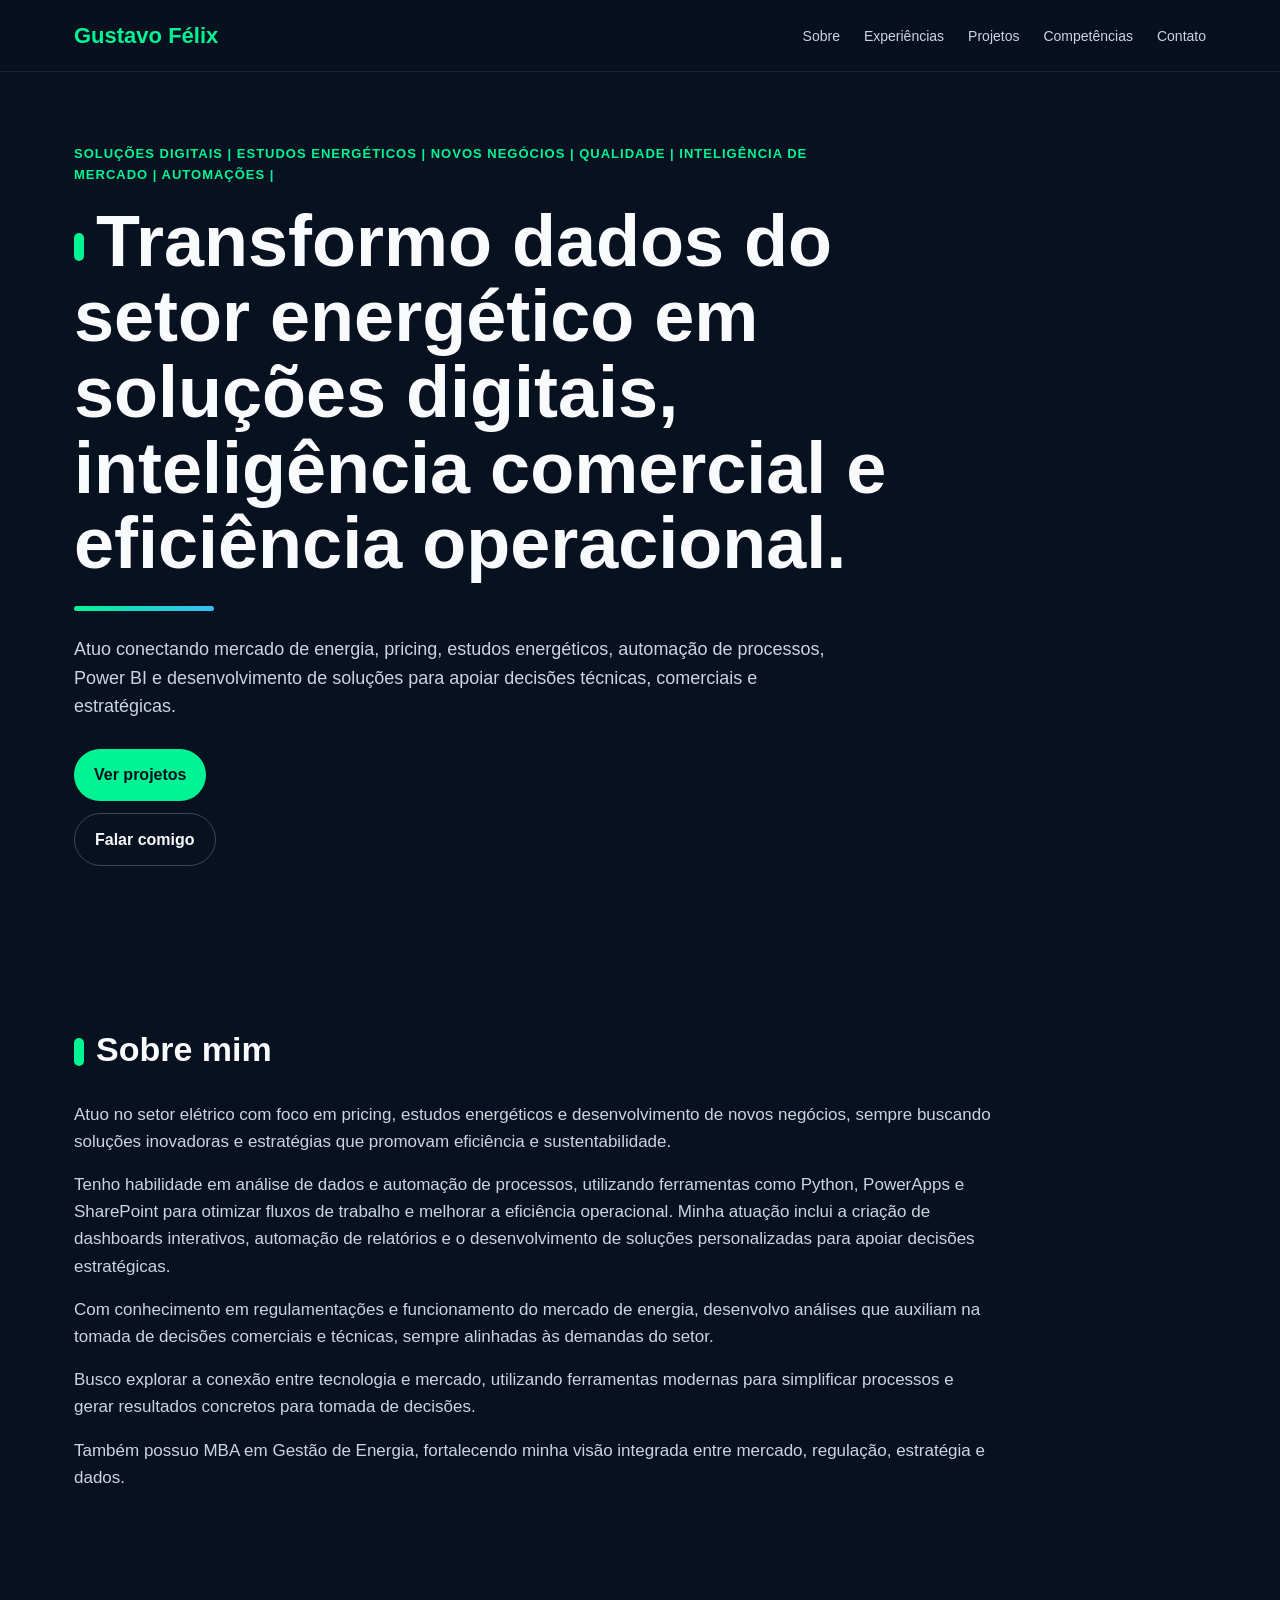
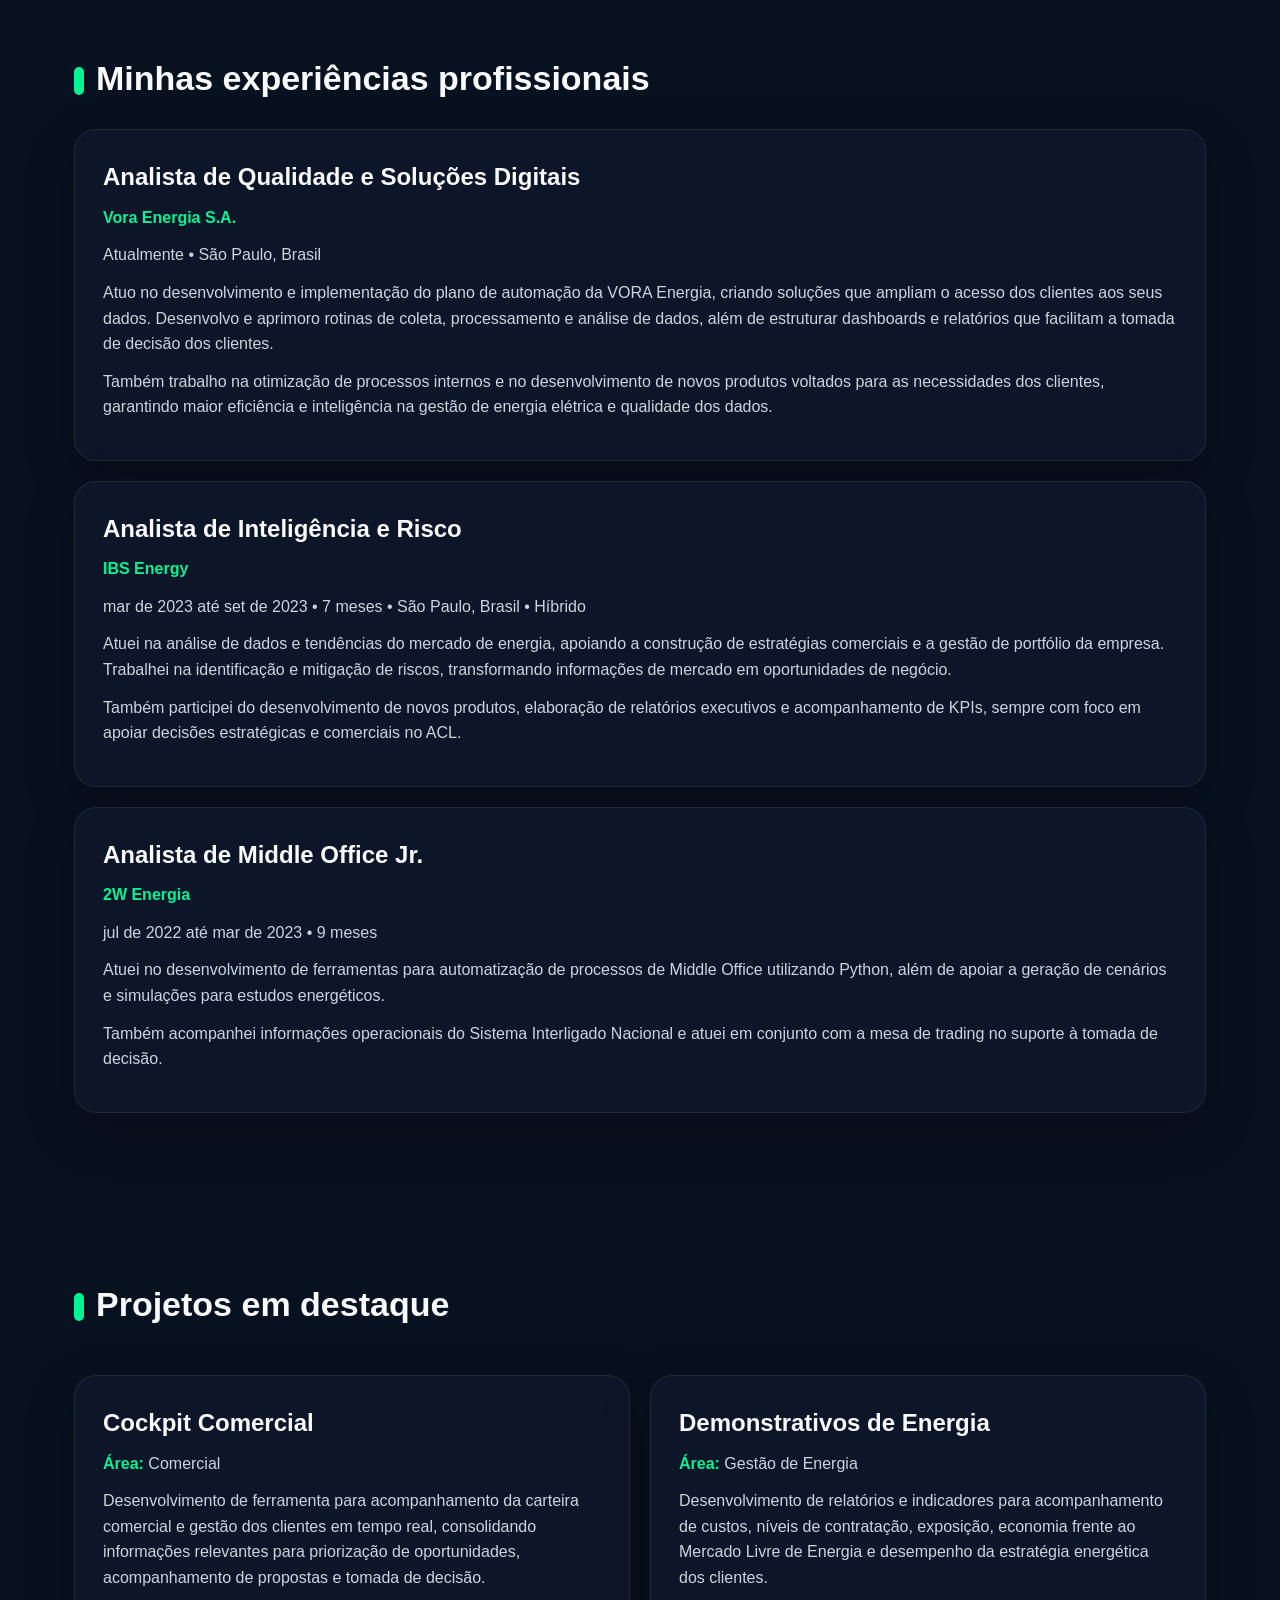
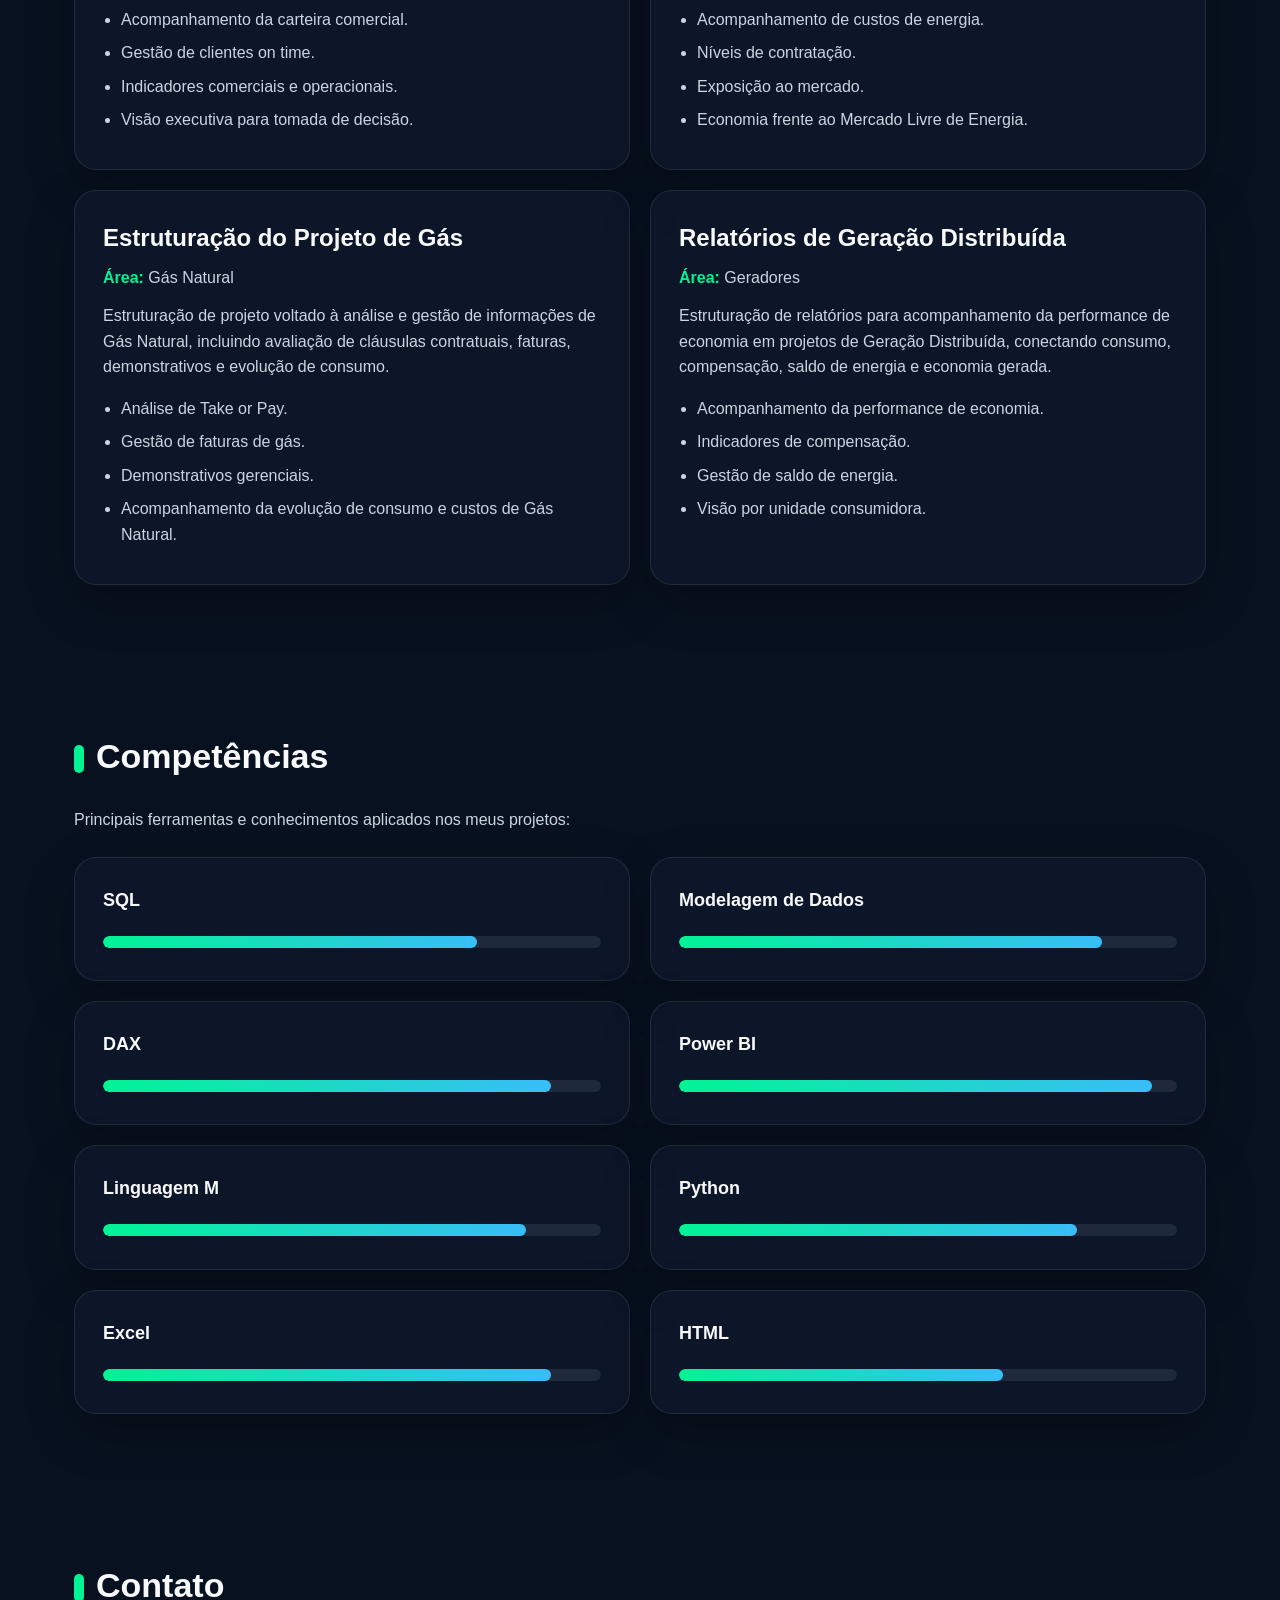
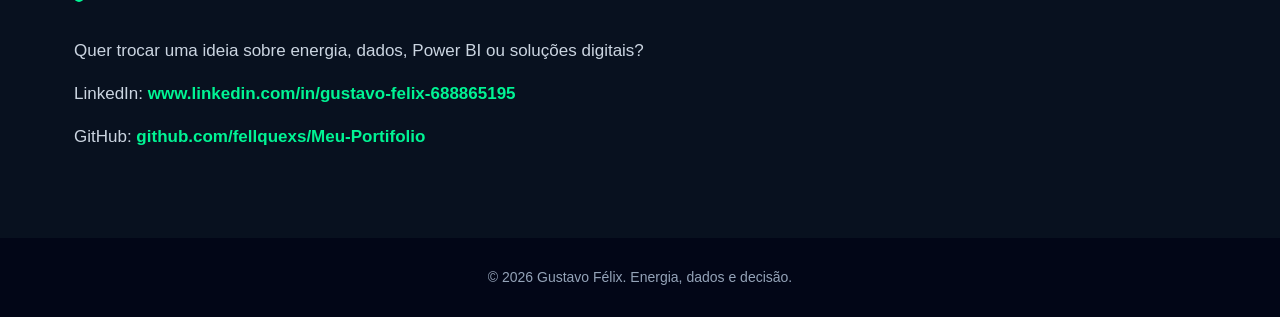
==== index.html @ 185f90a8 "Primeiro Commit" ====
<!DOCTYPE html>
<html lang="pt-BR">
<head>
  <meta charset="UTF-8">
  <meta name="viewport" content="width=device-width, initial-scale=1.0">

  <title>Gustavo Félix | Energia, Dados e Soluções Digitais</title>

  <meta name="description" content="Portfólio profissional de Gustavo Félix, focado em energia, Power BI, pricing, estudos energéticos, automação e soluções digitais.">

  <!-- CSS -->
  <link rel="stylesheet" href="style.css">
</head>

<body>

  <header>
    <nav>
      <h1>Gustavo Félix</h1>

      <ul>
        <li><a href="#sobre">Sobre</a></li>
        <li><a href="#experiencias">Experiências</a></li>
        <li><a href="#projetos">Projetos</a></li>
        <li><a href="#competencias">Competências</a></li>
        <li><a href="#contato">Contato</a></li>
      </ul>
    </nav>
  </header>

  <main>

    <section id="inicio">
      <p>Soluções Digitais | Estudos Energéticos | Novos Negócios | Qualidade | Inteligência de Mercado | Automações |</p>

      <h2>Transformo dados do setor energético em soluções digitais, inteligência comercial e eficiência operacional.</h2>

      <p>
        Atuo conectando mercado de energia, pricing, estudos energéticos, automação de processos,
        Power BI e desenvolvimento de soluções para apoiar decisões técnicas, comerciais e estratégicas.
      </p>

      <a href="#projetos">Ver projetos</a>
      <a href="#contato">Falar comigo</a>
    </section>

    <section id="sobre">
      <h2>Sobre mim</h2>

      <p>
        Atuo no setor elétrico com foco em pricing, estudos energéticos e desenvolvimento de novos negócios,
        sempre buscando soluções inovadoras e estratégias que promovam eficiência e sustentabilidade.
      </p>

      <p>
        Tenho habilidade em análise de dados e automação de processos, utilizando ferramentas como Python,
        PowerApps e SharePoint para otimizar fluxos de trabalho e melhorar a eficiência operacional.
        Minha atuação inclui a criação de dashboards interativos, automação de relatórios e o desenvolvimento
        de soluções personalizadas para apoiar decisões estratégicas.
      </p>

      <p>
        Com conhecimento em regulamentações e funcionamento do mercado de energia, desenvolvo análises que
        auxiliam na tomada de decisões comerciais e técnicas, sempre alinhadas às demandas do setor.
      </p>

      <p>
        Busco explorar a conexão entre tecnologia e mercado, utilizando ferramentas modernas para simplificar
        processos e gerar resultados concretos para tomada de decisões.
      </p>

      <p>
        Também possuo MBA em Gestão de Energia, fortalecendo minha visão integrada entre mercado,
        regulação, estratégia e dados.
      </p>
    </section>

    <section id="experiencias">
  <h2>Minhas experiências profissionais</h2>

  <article>
    <h3>Analista de Qualidade e Soluções Digitais</h3>
    <p><strong>Vora Energia S.A.</strong></p>
    <p>Atualmente • São Paulo, Brasil</p>

    <p>
      Atuo no desenvolvimento e implementação do plano de automação da VORA Energia, criando soluções
      que ampliam o acesso dos clientes aos seus dados. Desenvolvo e aprimoro rotinas de coleta,
      processamento e análise de dados, além de estruturar dashboards e relatórios que facilitam
      a tomada de decisão dos clientes.
    </p>

    <p>
      Também trabalho na otimização de processos internos e no desenvolvimento de novos produtos voltados
      para as necessidades dos clientes, garantindo maior eficiência e inteligência na gestão de energia
      elétrica e qualidade dos dados.
    </p>
  </article>

  <article>
    <h3>Analista de Inteligência e Risco</h3>
    <p><strong>IBS Energy</strong></p>
    <p>mar de 2023 até set de 2023 • 7 meses • São Paulo, Brasil • Híbrido</p>

    <p>
      Atuei na análise de dados e tendências do mercado de energia, apoiando a construção de estratégias
      comerciais e a gestão de portfólio da empresa. Trabalhei na identificação e mitigação de riscos,
      transformando informações de mercado em oportunidades de negócio.
    </p>

    <p>
      Também participei do desenvolvimento de novos produtos, elaboração de relatórios executivos
      e acompanhamento de KPIs, sempre com foco em apoiar decisões estratégicas e comerciais no ACL.
    </p>
  </article>

  <article>
    <h3>Analista de Middle Office Jr.</h3>
    <p><strong>2W Energia</strong></p>
    <p>jul de 2022 até mar de 2023 • 9 meses</p>

    <p>
      Atuei no desenvolvimento de ferramentas para automatização de processos de Middle Office utilizando Python,
      além de apoiar a geração de cenários e simulações para estudos energéticos.
    </p>

    <p>
      Também acompanhei informações operacionais do Sistema Interligado Nacional e atuei em conjunto com a mesa
      de trading no suporte à tomada de decisão.
    </p>
  </article>

</section>
    <section id="projetos">
      <h2>Projetos em destaque</h2>

      <article>
        <h3>Cockpit Comercial</h3>
        <p><strong>Área:</strong> Comercial</p>

        <p>
          Desenvolvimento de ferramenta para acompanhamento da carteira comercial e gestão dos clientes
          em tempo real, consolidando informações relevantes para priorização de oportunidades,
          acompanhamento de propostas e tomada de decisão.
        </p>

        <ul>
          <li>Acompanhamento da carteira comercial.</li>
          <li>Gestão de clientes on time.</li>
          <li>Indicadores comerciais e operacionais.</li>
          <li>Visão executiva para tomada de decisão.</li>
        </ul>
      </article>

      <article>
        <h3>Demonstrativos de Energia</h3>
        <p><strong>Área:</strong> Gestão de Energia</p>

        <p>
          Desenvolvimento de relatórios e indicadores para acompanhamento de custos, níveis de contratação,
          exposição, economia frente ao Mercado Livre de Energia e desempenho da estratégia energética dos clientes.
        </p>

        <ul>
          <li>Acompanhamento de custos de energia.</li>
          <li>Níveis de contratação.</li>
          <li>Exposição ao mercado.</li>
          <li>Economia frente ao Mercado Livre de Energia.</li>
        </ul>
      </article>

      <article>
        <h3>Estruturação do Projeto de Gás</h3>
        <p><strong>Área:</strong> Gás Natural</p>

        <p>
          Estruturação de projeto voltado à análise e gestão de informações de Gás Natural,
          incluindo avaliação de cláusulas contratuais, faturas, demonstrativos e evolução de consumo.
        </p>

        <ul>
          <li>Análise de Take or Pay.</li>
          <li>Gestão de faturas de gás.</li>
          <li>Demonstrativos gerenciais.</li>
          <li>Acompanhamento da evolução de consumo e custos de Gás Natural.</li>
        </ul>
      </article>

      <article>
        <h3>Relatórios de Geração Distribuída</h3>
        <p><strong>Área:</strong> Geradores</p>

        <p>
          Estruturação de relatórios para acompanhamento da performance de economia em projetos de Geração
          Distribuída, conectando consumo, compensação, saldo de energia e economia gerada.
        </p>

        <ul>
          <li>Acompanhamento da performance de economia.</li>
          <li>Indicadores de compensação.</li>
          <li>Gestão de saldo de energia.</li>
          <li>Visão por unidade consumidora.</li>
        </ul>
      </article>
    </section>

    <section id="competencias">
      <h2>Competências</h2>

      <p>
        Principais ferramentas e conhecimentos aplicados nos meus projetos:
      </p>

      <div>
        <article>
          <h3>SQL</h3>
          <progress value="75" max="100">75%</progress>
        </article>

        <article>
          <h3>Modelagem de Dados</h3>
          <progress value="85" max="100">85%</progress>
        </article>

        <article>
          <h3>DAX</h3>
          <progress value="90" max="100">90%</progress>
        </article>

        <article>
          <h3>Power BI</h3>
          <progress value="95" max="100">95%</progress>
        </article>

        <article>
          <h3>Linguagem M</h3>
          <progress value="85" max="100">85%</progress>
        </article>

        <article>
          <h3>Python</h3>
          <progress value="80" max="100">80%</progress>
        </article>

        <article>
          <h3>Excel</h3>
          <progress value="90" max="100">90%</progress>
        </article>

        <article>
          <h3>HTML</h3>
          <progress value="65" max="100">65%</progress>
        </article>
      </div>
    </section>

    <section id="contato">
      <h2>Contato</h2>

      <p>
        Quer trocar uma ideia sobre energia, dados, Power BI ou soluções digitais?
      </p>

      <p>
        LinkedIn:
        <a href="https://www.linkedin.com/in/gustavo-felix-688865195" target="_blank">
          www.linkedin.com/in/gustavo-felix-688865195
        </a>
      </p>

      <p>
        GitHub:
        <a href="https://github.com/fellquexs/Meu-Portifolio.git" target="_blank">
          github.com/fellquexs/Meu-Portifolio
        </a>
      </p>
    </section>

  </main>

  <footer>
    <p>© 2026 Gustavo Félix. Energia, dados e decisão.</p>
  </footer>

</body>
</html>
---- style.css ----
* {
  margin: 0;
  padding: 0;
  box-sizing: border-box;
}

html {
  scroll-behavior: smooth;
}

body {
  font-family: Arial, Helvetica, sans-serif;
  background: #08111f;
  color: #f8fafc;
  line-height: 1.6;
}

header {
  position: sticky;
  top: 0;
  z-index: 10;
  background: rgba(8, 17, 31, 0.92);
  backdrop-filter: blur(12px);
  border-bottom: 1px solid rgba(255, 255, 255, 0.08);
}

nav {
  max-width: 1180px;
  margin: 0 auto;
  padding: 18px 24px;
  display: flex;
  justify-content: space-between;
  align-items: center;
}

nav h1 {
  font-size: 22px;
  color: #00f494;
}

nav ul {
  display: flex;
  gap: 24px;
  list-style: none;
}

nav a {
  color: #cbd5e1;
  text-decoration: none;
  font-size: 14px;
}

nav a:hover {
  color: #00f494;
}

main {
  max-width: 1180px;
  margin: 0 auto;
  padding: 0 24px;
}

section {
  padding: 72px 0;
}

#inicio {
  min-height: 82vh;
  display: flex;
  flex-direction: column;
  justify-content: center;
}

#inicio > p:first-child {
  color: #00f494;
  font-weight: 700;
  margin-bottom: 18px;
  letter-spacing: 1px;
  text-transform: uppercase;
  font-size: 13px;
}

#inicio h2 {
  max-width: 940px;
  font-size: clamp(38px, 6vw, 72px);
  line-height: 1.05;
  margin-bottom: 24px;
}

#inicio h2::after {
  content: "";
  display: block;
  width: 140px;
  height: 5px;
  margin-top: 24px;
  border-radius: 999px;
  background: linear-gradient(90deg, #00f494, #38bdf8);
}

#inicio p {
  max-width: 760px;
  color: #cbd5e1;
  font-size: 18px;
  margin-bottom: 28px;
}

#inicio a {
  display: inline-block;
  width: fit-content;
  margin-right: 12px;
  margin-bottom: 12px;
  padding: 13px 20px;
  border-radius: 999px;
  text-decoration: none;
  font-weight: 700;
  color: #08111f;
  background: #00f494;
  transition: 0.25s;
}

#inicio a:last-child {
  color: #f8fafc;
  background: transparent;
  border: 1px solid rgba(255, 255, 255, 0.22);
}

#inicio a:hover {
  transform: translateY(-3px);
  box-shadow: 0 14px 30px rgba(0, 244, 148, 0.2);
}

section h2 {
  font-size: 34px;
  margin-bottom: 24px;
}

section h2::before {
  content: "";
  display: inline-block;
  width: 10px;
  height: 28px;
  border-radius: 999px;
  margin-right: 12px;
  vertical-align: middle;
  background: #00f494;
}

#sobre p,
#contato p {
  max-width: 920px;
  color: #cbd5e1;
  margin-bottom: 16px;
  font-size: 17px;
}

#experiencias article,
#projetos article,
#competencias article {
  background: rgba(15, 23, 42, 0.86);
  border: 1px solid rgba(255, 255, 255, 0.09);
  border-radius: 22px;
  padding: 28px;
  margin-bottom: 20px;
  box-shadow: 0 18px 50px rgba(0, 0, 0, 0.22);
}

#experiencias article:hover,
#projetos article:hover,
#competencias article:hover {
  border-color: rgba(0, 244, 148, 0.45);
  transform: translateY(-3px);
  transition: 0.25s;
}

article h3 {
  font-size: 24px;
  margin-bottom: 8px;
  color: #f8fafc;
}

article p {
  color: #cbd5e1;
  margin-bottom: 12px;
}

article strong {
  color: #00f494;
}

#projetos {
  display: grid;
  grid-template-columns: repeat(2, 1fr);
  gap: 20px;
}

#projetos h2 {
  grid-column: 1 / -1;
}

#projetos article {
  margin-bottom: 0;
}

#projetos ul {
  margin-top: 16px;
  padding-left: 18px;
  color: #cbd5e1;
}

#projetos li {
  margin-bottom: 8px;
}

#competencias > p {
  color: #cbd5e1;
  margin-bottom: 24px;
}

#competencias > div {
  display: grid;
  grid-template-columns: repeat(2, 1fr);
  gap: 20px;
}

#competencias article {
  margin-bottom: 0;
}

#competencias h3 {
  font-size: 18px;
  margin-bottom: 12px;
}

progress {
  width: 100%;
  height: 12px;
  border: none;
  border-radius: 999px;
  overflow: hidden;
}

progress::-webkit-progress-bar {
  background: #1e293b;
  border-radius: 999px;
}

progress::-webkit-progress-value {
  background: linear-gradient(90deg, #00f494, #38bdf8);
  border-radius: 999px;
}

progress::-moz-progress-bar {
  background: linear-gradient(90deg, #00f494, #38bdf8);
  border-radius: 999px;
}

#contato a {
  color: #00f494;
  text-decoration: none;
  font-weight: 700;
}

#contato a:hover {
  text-decoration: underline;
}

footer {
  text-align: center;
  padding: 28px 20px;
  background: #020617;
  color: #94a3b8;
  font-size: 14px;
}

@media (max-width: 820px) {
  nav {
    align-items: flex-start;
    flex-direction: column;
    gap: 16px;
  }

  nav ul {
    flex-wrap: wrap;
    gap: 14px;
  }

  #projetos,
  #competencias > div {
    grid-template-columns: 1fr;
  }

  section {
    padding: 52px 0;
  }
}
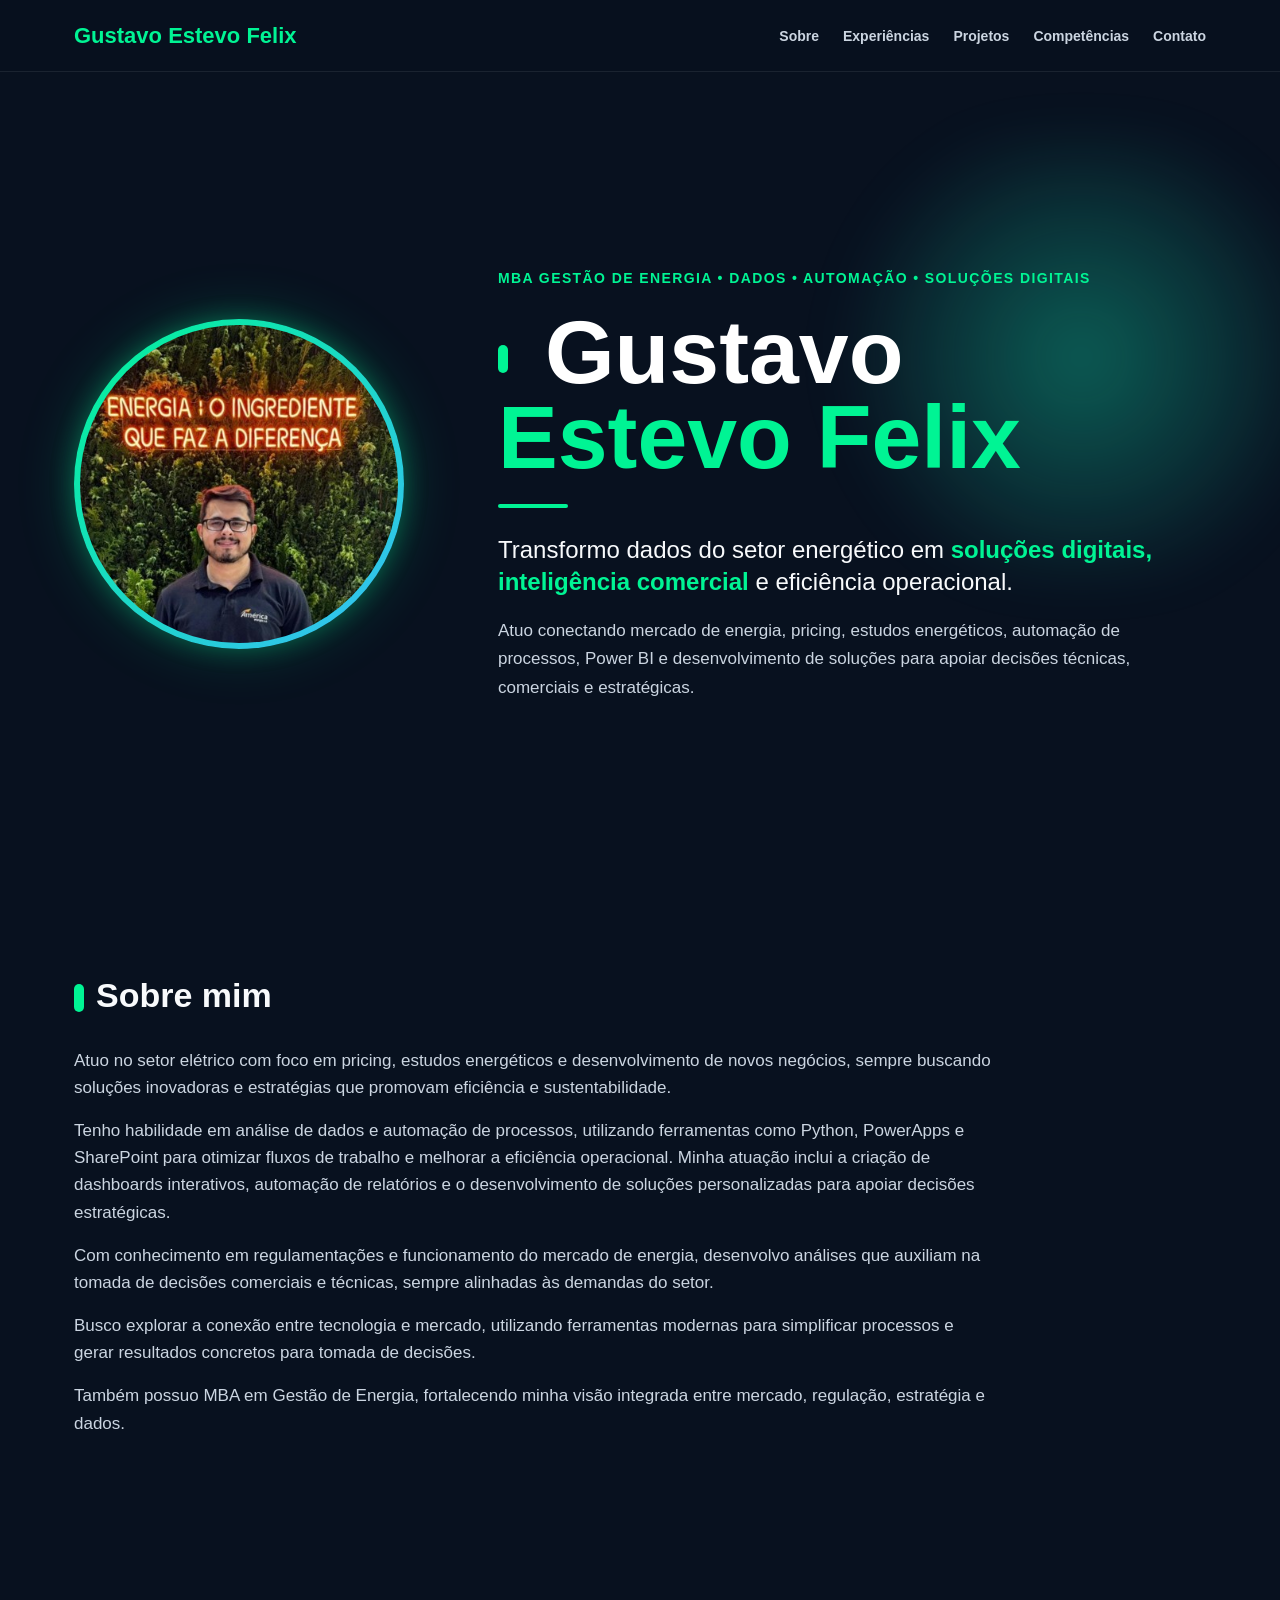
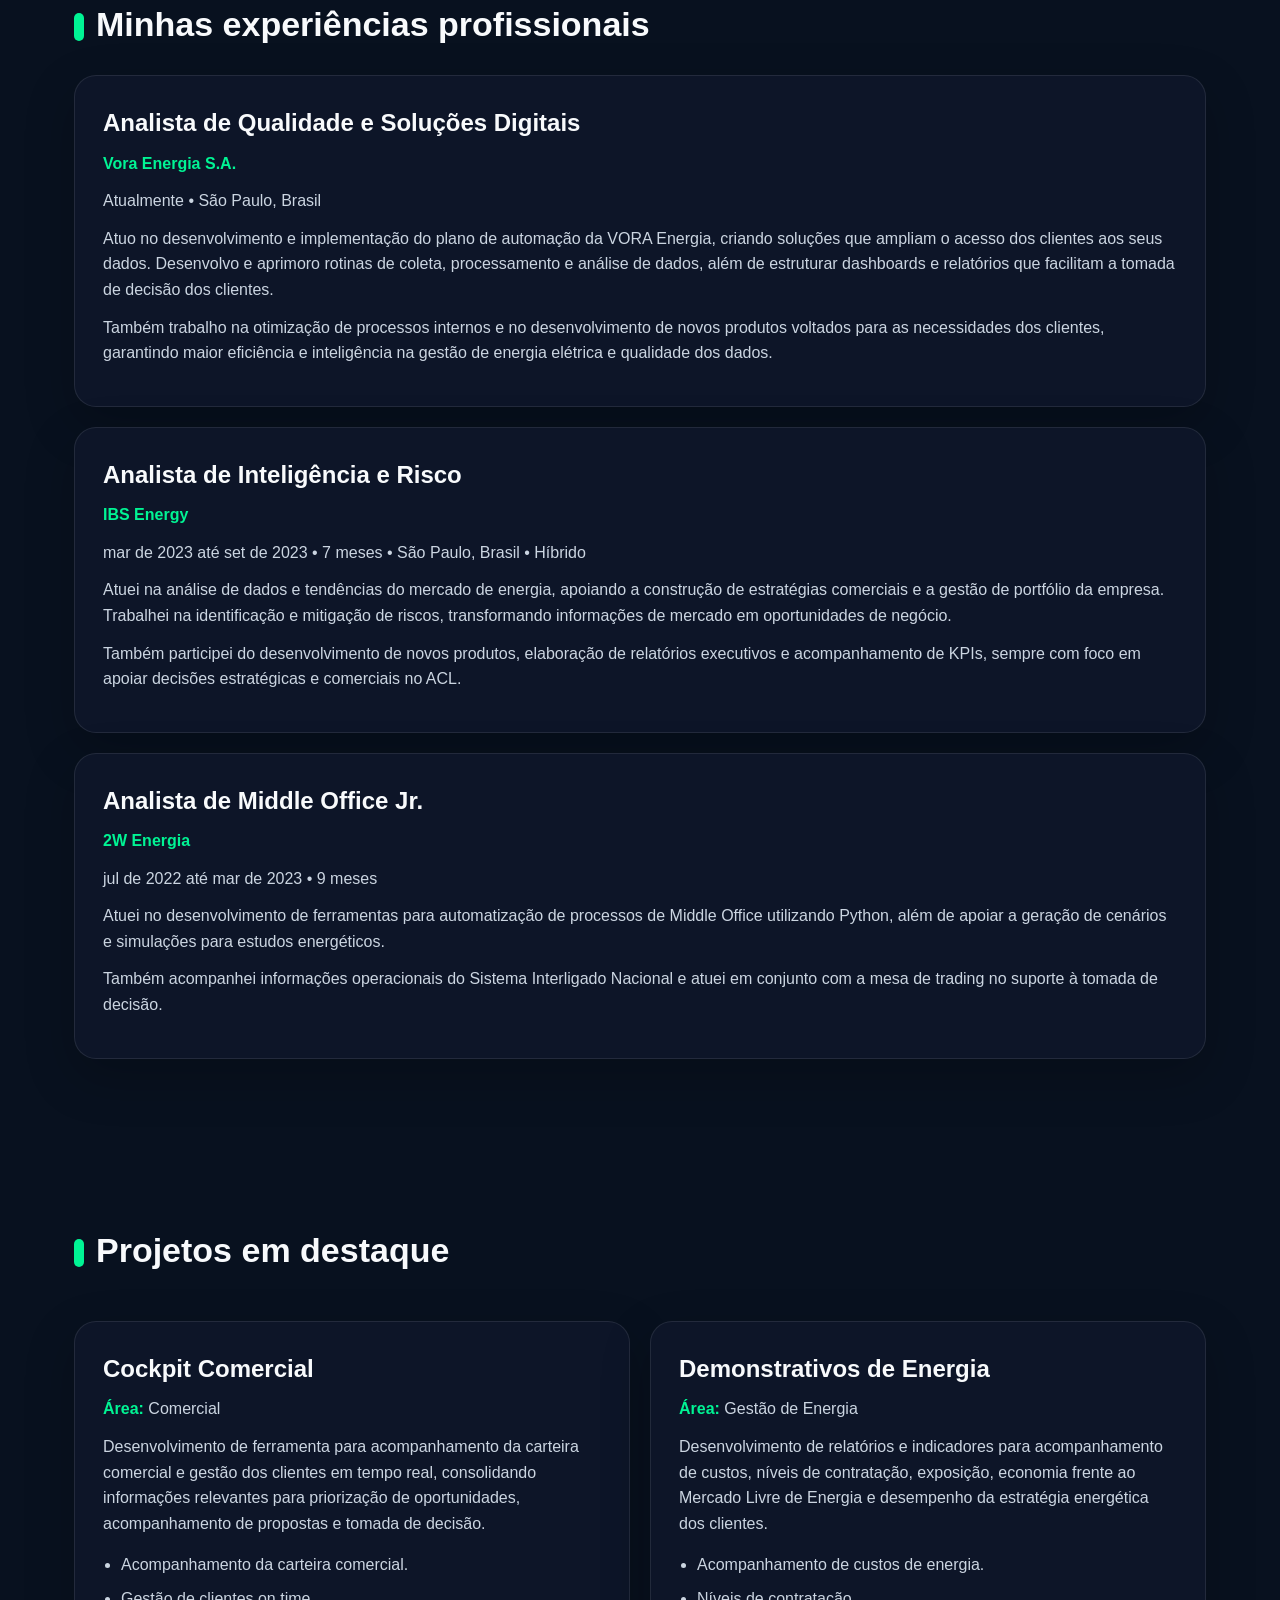
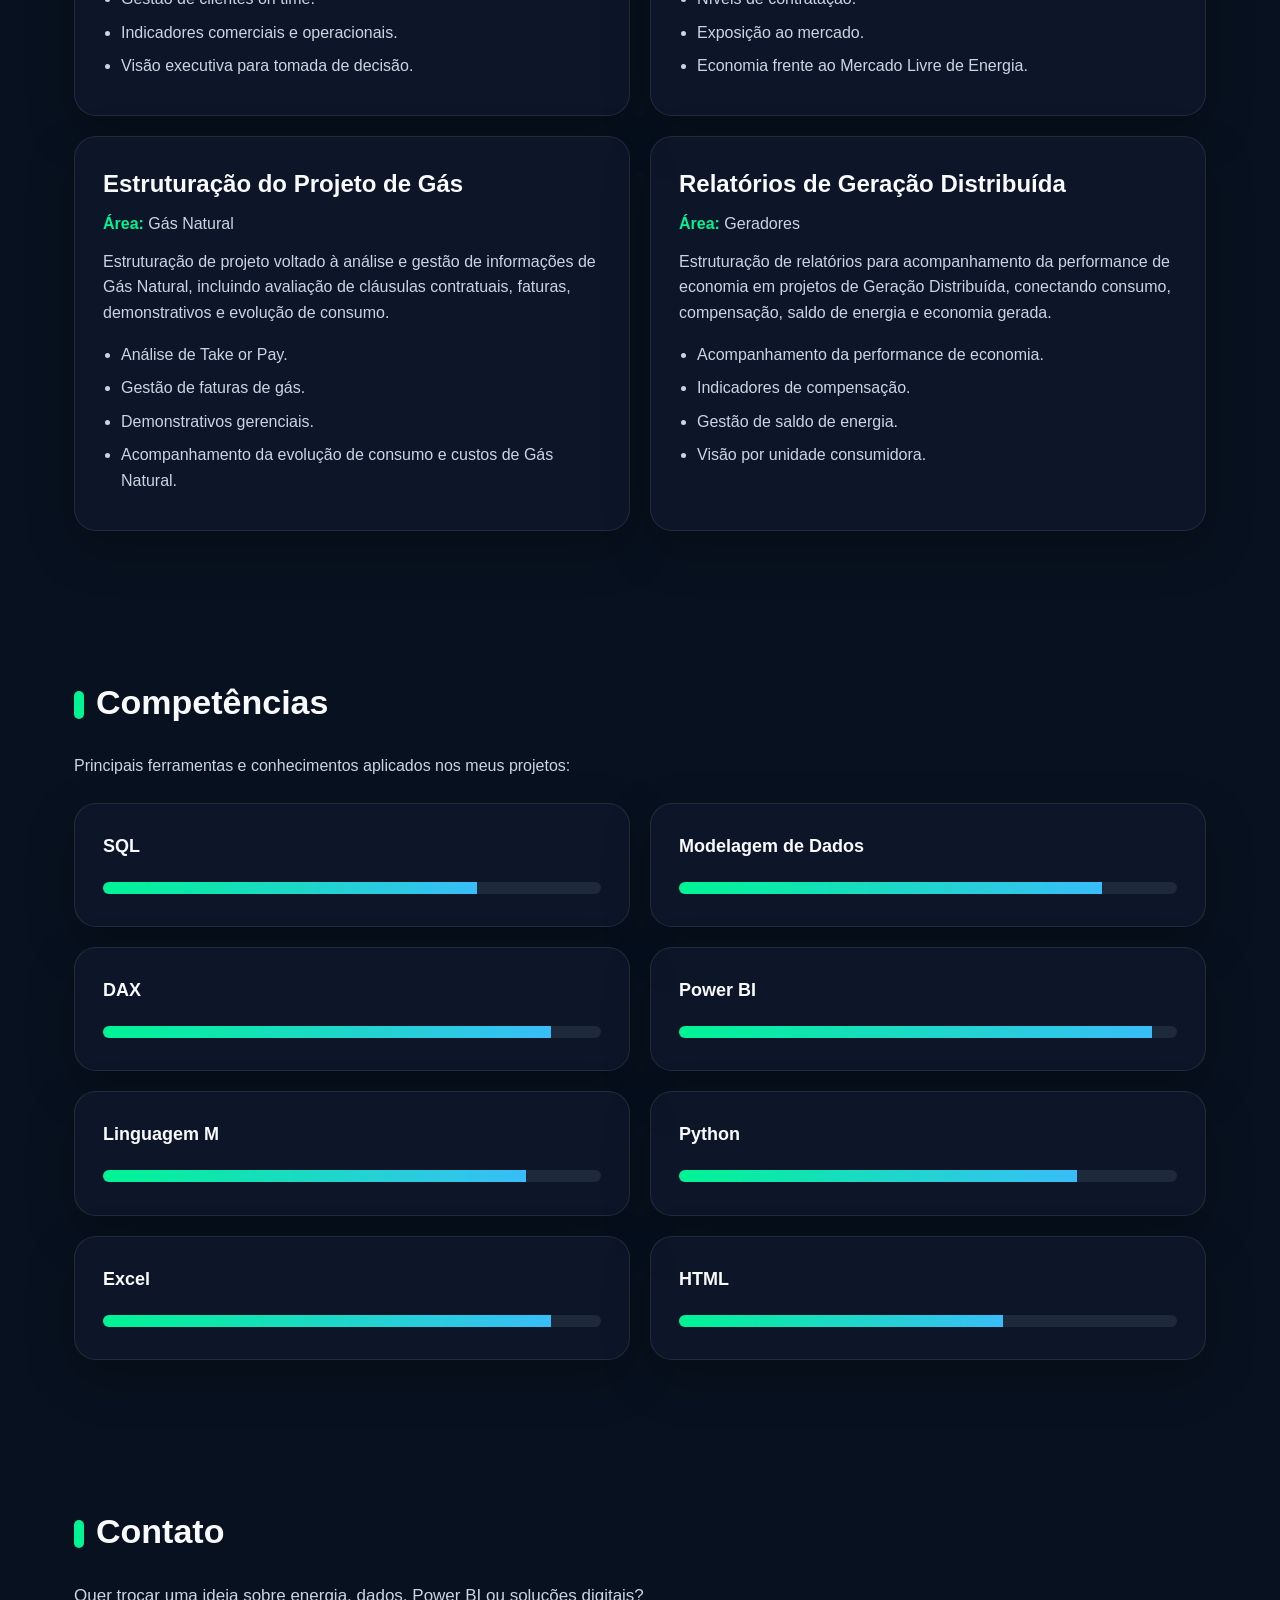
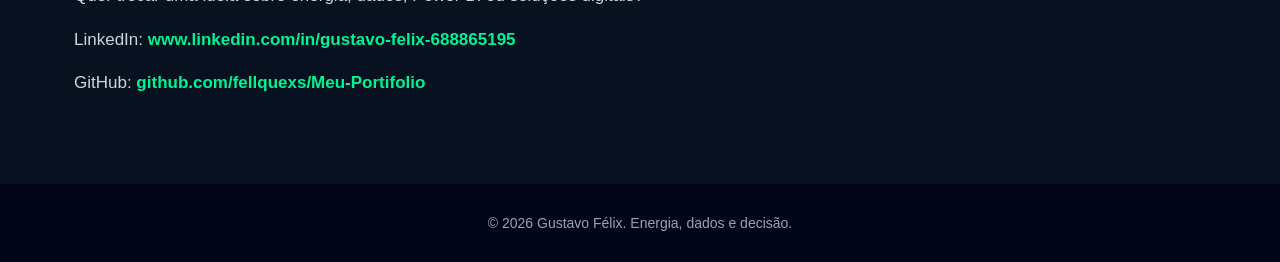
==== commit 5d0038d7: "[feat] Ajuste imagem" ====
--- a/index.html
+++ b/index.html
@@ -16,7 +16,7 @@
 
   <header>
     <nav>
-      <h1>Gustavo Félix</h1>
+      <h1>Gustavo Estevo Felix</h1>
 
       <ul>
         <li><a href="#sobre">Sobre</a></li>
@@ -30,19 +30,36 @@
 
   <main>
 
-    <section id="inicio">
-      <p>Soluções Digitais | Estudos Energéticos | Novos Negócios | Qualidade | Inteligência de Mercado | Automações |</p>
-
-      <h2>Transformo dados do setor energético em soluções digitais, inteligência comercial e eficiência operacional.</h2>
-
-      <p>
-        Atuo conectando mercado de energia, pricing, estudos energéticos, automação de processos,
-        Power BI e desenvolvimento de soluções para apoiar decisões técnicas, comerciais e estratégicas.
-      </p>
-
-      <a href="#projetos">Ver projetos</a>
-      <a href="#contato">Falar comigo</a>
-    </section>
+<section id="inicio" class="hero">
+
+  <div class="hero-foto">
+    <img src="assets/img/perfil.jpg" alt="Foto de Gustavo Estevo Felix">
+  </div>
+
+  <div class="hero-conteudo">
+    <p class="hero-tag">MBA Gestão de Energia • Dados • Automação • Soluções Digitais</p>
+
+    <h2>
+      Gustavo<br>
+      <span>Estevo Felix</span>
+    </h2>
+
+    <div class="hero-linha"></div>
+
+    <p class="hero-frase">
+      Transformo dados do setor energético em
+      <strong>soluções digitais, inteligência comercial</strong>
+      e eficiência operacional.
+    </p>
+
+    <p class="hero-descricao">
+      Atuo conectando mercado de energia, pricing, estudos energéticos,
+      automação de processos, Power BI e desenvolvimento de soluções para
+      apoiar decisões técnicas, comerciais e estratégicas.
+    </p>
+  </div>
+
+</section>
 
     <section id="sobre">
       <h2>Sobre mim</h2>
@@ -283,4 +300,4 @@
   </footer>
 
 </body>
-</html>+</html>
--- a/style.css
+++ b/style.css
@@ -14,6 +14,8 @@
   color: #f8fafc;
   line-height: 1.6;
 }
+
+/* HEADER */
 
 header {
   position: sticky;
@@ -36,6 +38,7 @@
 nav h1 {
   font-size: 22px;
   color: #00f494;
+  font-weight: 800;
 }
 
 nav ul {
@@ -48,11 +51,14 @@
   color: #cbd5e1;
   text-decoration: none;
   font-size: 14px;
+  font-weight: 600;
 }
 
 nav a:hover {
   color: #00f494;
 }
+
+/* MAIN */
 
 main {
   max-width: 1180px;
@@ -64,70 +70,111 @@
   padding: 72px 0;
 }
 
-#inicio {
-  min-height: 82vh;
-  display: flex;
-  flex-direction: column;
-  justify-content: center;
-}
-
-#inicio > p:first-child {
-  color: #00f494;
-  font-weight: 700;
+/* HERO */
+
+#inicio.hero {
+  min-height: calc(100vh - 76px);
+  display: grid;
+  grid-template-columns: 360px 1fr;
+  align-items: center;
+  gap: 64px;
+  padding: 80px 0;
+  position: relative;
+}
+
+/* glow fundo */
+
+#inicio.hero::before {
+  content: "";
+  position: absolute;
+  right: -200px;
+  top: 60px;
+  width: 650px;
+  height: 450px;
+  background:
+    radial-gradient(circle, rgba(0, 244, 148, 0.25), transparent 60%),
+    radial-gradient(circle, rgba(56, 189, 248, 0.15), transparent 65%);
+  filter: blur(25px);
+  z-index: -1;
+}
+
+/* FOTO */
+
+.hero-foto {
+  width: 330px;
+  height: 330px;
+  border-radius: 50%;
+  padding: 6px;
+  background: linear-gradient(135deg, #00f494, #38bdf8);
+  box-shadow:
+    0 0 25px rgba(0, 244, 148, 0.3),
+    0 0 60px rgba(0, 244, 148, 0.2);
+}
+
+.hero-foto img {
+  width: 100%;
+  height: 100%;
+  object-fit: cover;
+  object-position: center top;
+  border-radius: 50%;
+  display: block;
+}
+
+/* TEXTO HERO */
+
+.hero-conteudo {
+  max-width: 780px;
+}
+
+.hero-tag {
+  display: inline-block;
+  color: #00f494;
+  font-size: 14px;
+  font-weight: 800;
+  letter-spacing: 1.4px;
+  text-transform: uppercase;
+  margin-bottom: 20px;
+}
+
+.hero-conteudo h2 {
+  font-size: clamp(54px, 7vw, 96px);
+  line-height: 0.95;
+  margin-bottom: 24px;
+  color: #ffffff;
+}
+
+.hero-conteudo h2 span {
+  color: #00f494;
+}
+
+.hero-linha {
+  width: 70px;
+  height: 4px;
+  border-radius: 999px;
+  background: #00f494;
+  margin-bottom: 26px;
+}
+
+.hero-frase {
+  max-width: 720px;
+  color: #f8fafc;
+  font-size: 24px;
+  line-height: 1.35;
   margin-bottom: 18px;
-  letter-spacing: 1px;
-  text-transform: uppercase;
-  font-size: 13px;
-}
-
-#inicio h2 {
-  max-width: 940px;
-  font-size: clamp(38px, 6vw, 72px);
-  line-height: 1.05;
-  margin-bottom: 24px;
-}
-
-#inicio h2::after {
-  content: "";
-  display: block;
-  width: 140px;
-  height: 5px;
-  margin-top: 24px;
-  border-radius: 999px;
-  background: linear-gradient(90deg, #00f494, #38bdf8);
-}
-
-#inicio p {
-  max-width: 760px;
-  color: #cbd5e1;
-  font-size: 18px;
-  margin-bottom: 28px;
-}
-
-#inicio a {
-  display: inline-block;
-  width: fit-content;
-  margin-right: 12px;
-  margin-bottom: 12px;
-  padding: 13px 20px;
-  border-radius: 999px;
-  text-decoration: none;
-  font-weight: 700;
-  color: #08111f;
-  background: #00f494;
-  transition: 0.25s;
-}
-
-#inicio a:last-child {
-  color: #f8fafc;
-  background: transparent;
-  border: 1px solid rgba(255, 255, 255, 0.22);
-}
-
-#inicio a:hover {
-  transform: translateY(-3px);
-  box-shadow: 0 14px 30px rgba(0, 244, 148, 0.2);
-}
+}
+
+.hero-frase strong {
+  color: #00f494;
+}
+
+.hero-descricao {
+  max-width: 720px;
+  color: #cbd5e1;
+  font-size: 17px;
+  line-height: 1.7;
+}
+
+/* TITULOS */
 
 section h2 {
   font-size: 34px;
@@ -145,6 +192,8 @@
   background: #00f494;
 }
 
+/* TEXTO */
+
 #sobre p,
 #contato p {
   max-width: 920px;
@@ -152,6 +201,8 @@
   margin-bottom: 16px;
   font-size: 17px;
 }
+
+/* CARDS */
 
 #experiencias article,
 #projetos article,
@@ -162,15 +213,17 @@
   padding: 28px;
   margin-bottom: 20px;
   box-shadow: 0 18px 50px rgba(0, 0, 0, 0.22);
+  transition: 0.25s;
 }
 
 #experiencias article:hover,
 #projetos article:hover,
 #competencias article:hover {
   border-color: rgba(0, 244, 148, 0.45);
-  transform: translateY(-3px);
-  transition: 0.25s;
-}
+  transform: translateY(-4px);
+}
+
+/* TEXTOS DOS CARDS */
 
 article h3 {
   font-size: 24px;
@@ -187,6 +240,8 @@
   color: #00f494;
 }
 
+/* GRID PROJETOS */
+
 #projetos {
   display: grid;
   grid-template-columns: repeat(2, 1fr);
@@ -211,6 +266,8 @@
   margin-bottom: 8px;
 }
 
+/* COMPETENCIAS */
+
 #competencias > p {
   color: #cbd5e1;
   margin-bottom: 24px;
@@ -230,6 +287,8 @@
   font-size: 18px;
   margin-bottom: 12px;
 }
+
+/* BARRAS */
 
 progress {
   width: 100%;
@@ -241,18 +300,17 @@
 
 progress::-webkit-progress-bar {
   background: #1e293b;
-  border-radius: 999px;
 }
 
 progress::-webkit-progress-value {
   background: linear-gradient(90deg, #00f494, #38bdf8);
-  border-radius: 999px;
 }
 
 progress::-moz-progress-bar {
   background: linear-gradient(90deg, #00f494, #38bdf8);
-  border-radius: 999px;
-}
+}
+
+/* CONTATO */
 
 #contato a {
   color: #00f494;
@@ -263,6 +321,8 @@
 #contato a:hover {
   text-decoration: underline;
 }
+
+/* FOOTER */
 
 footer {
   text-align: center;
@@ -272,7 +332,10 @@
   font-size: 14px;
 }
 
+/* RESPONSIVO */
+
 @media (max-width: 820px) {
+
   nav {
     align-items: flex-start;
     flex-direction: column;
@@ -284,6 +347,32 @@
     gap: 14px;
   }
 
+  #inicio.hero {
+    grid-template-columns: 1fr;
+    text-align: center;
+    gap: 36px;
+    padding: 56px 0;
+  }
+
+  .hero-foto {
+    width: 240px;
+    height: 240px;
+    margin: 0 auto;
+  }
+
+  .hero-linha {
+    margin-left: auto;
+    margin-right: auto;
+  }
+
+  .hero-frase {
+    font-size: 20px;
+  }
+
+  .hero-conteudo h2 {
+    font-size: clamp(42px, 12vw, 64px);
+  }
+
   #projetos,
   #competencias > div {
     grid-template-columns: 1fr;
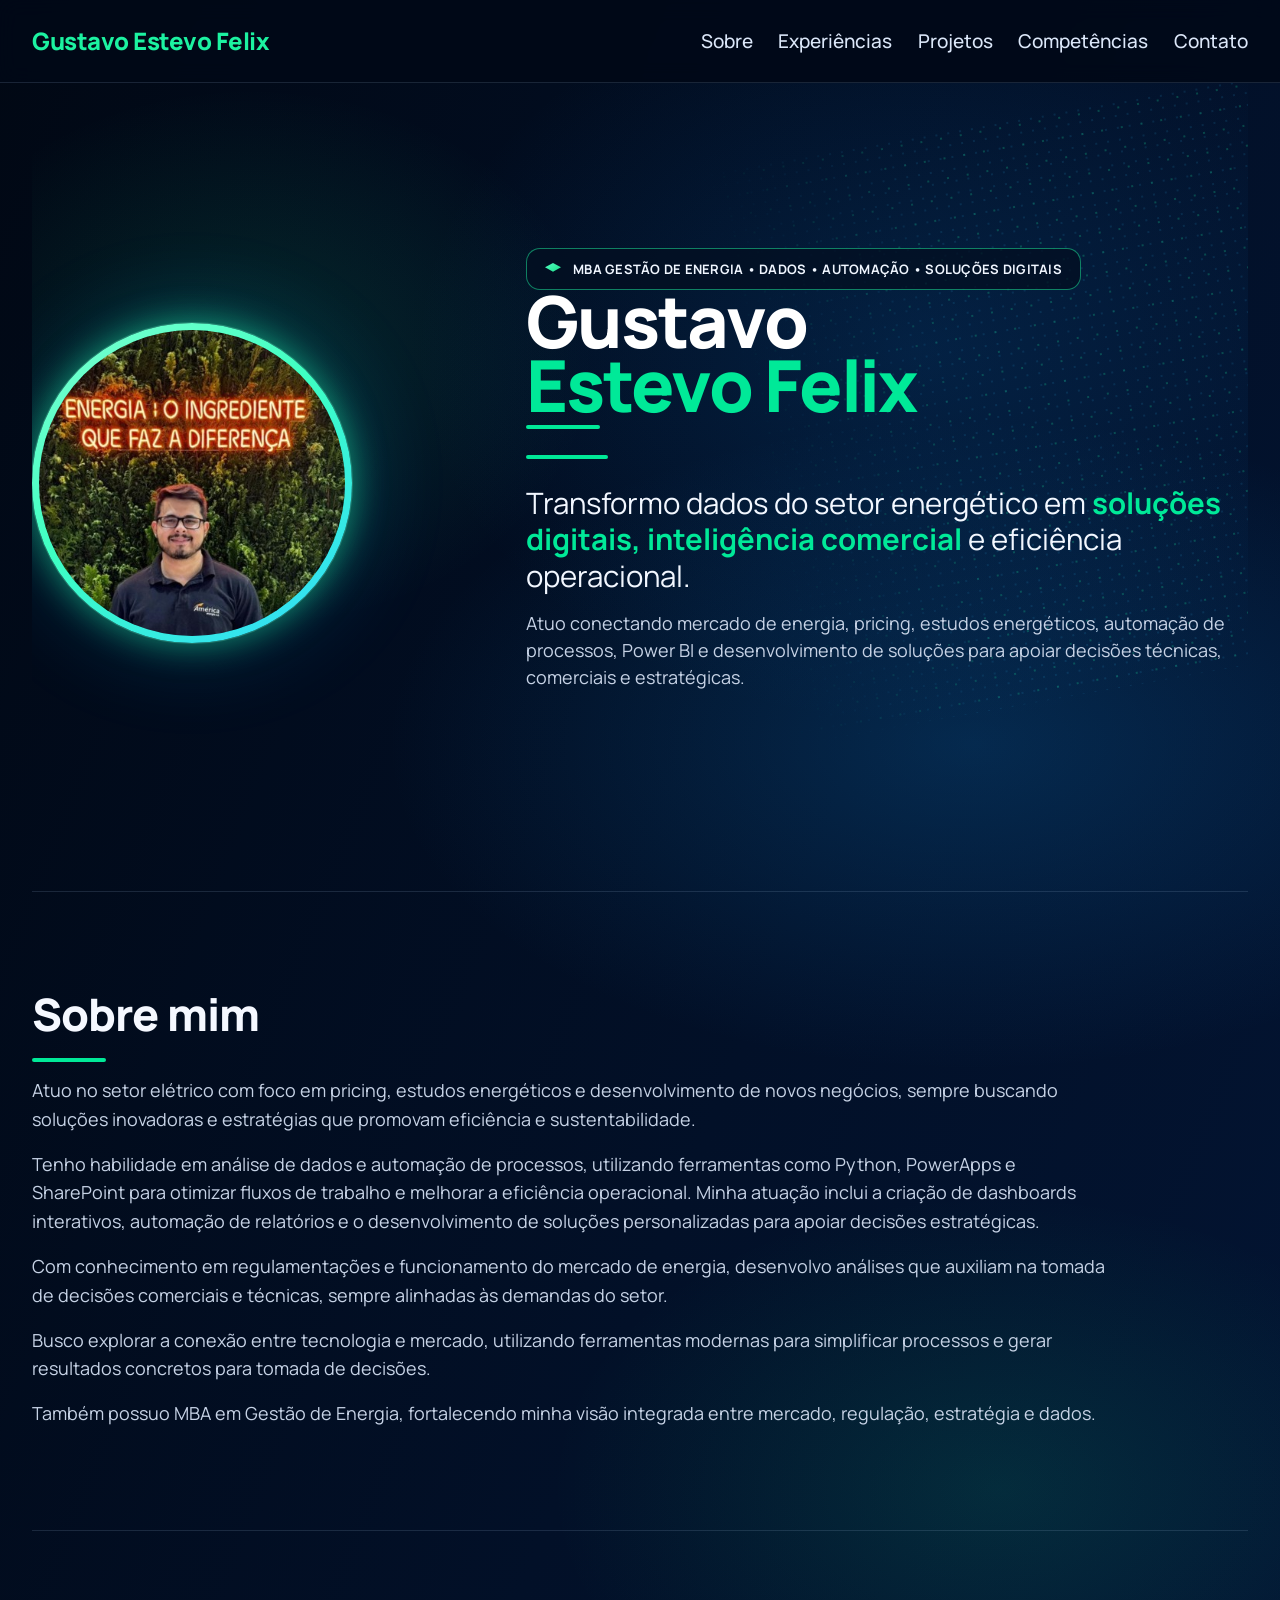
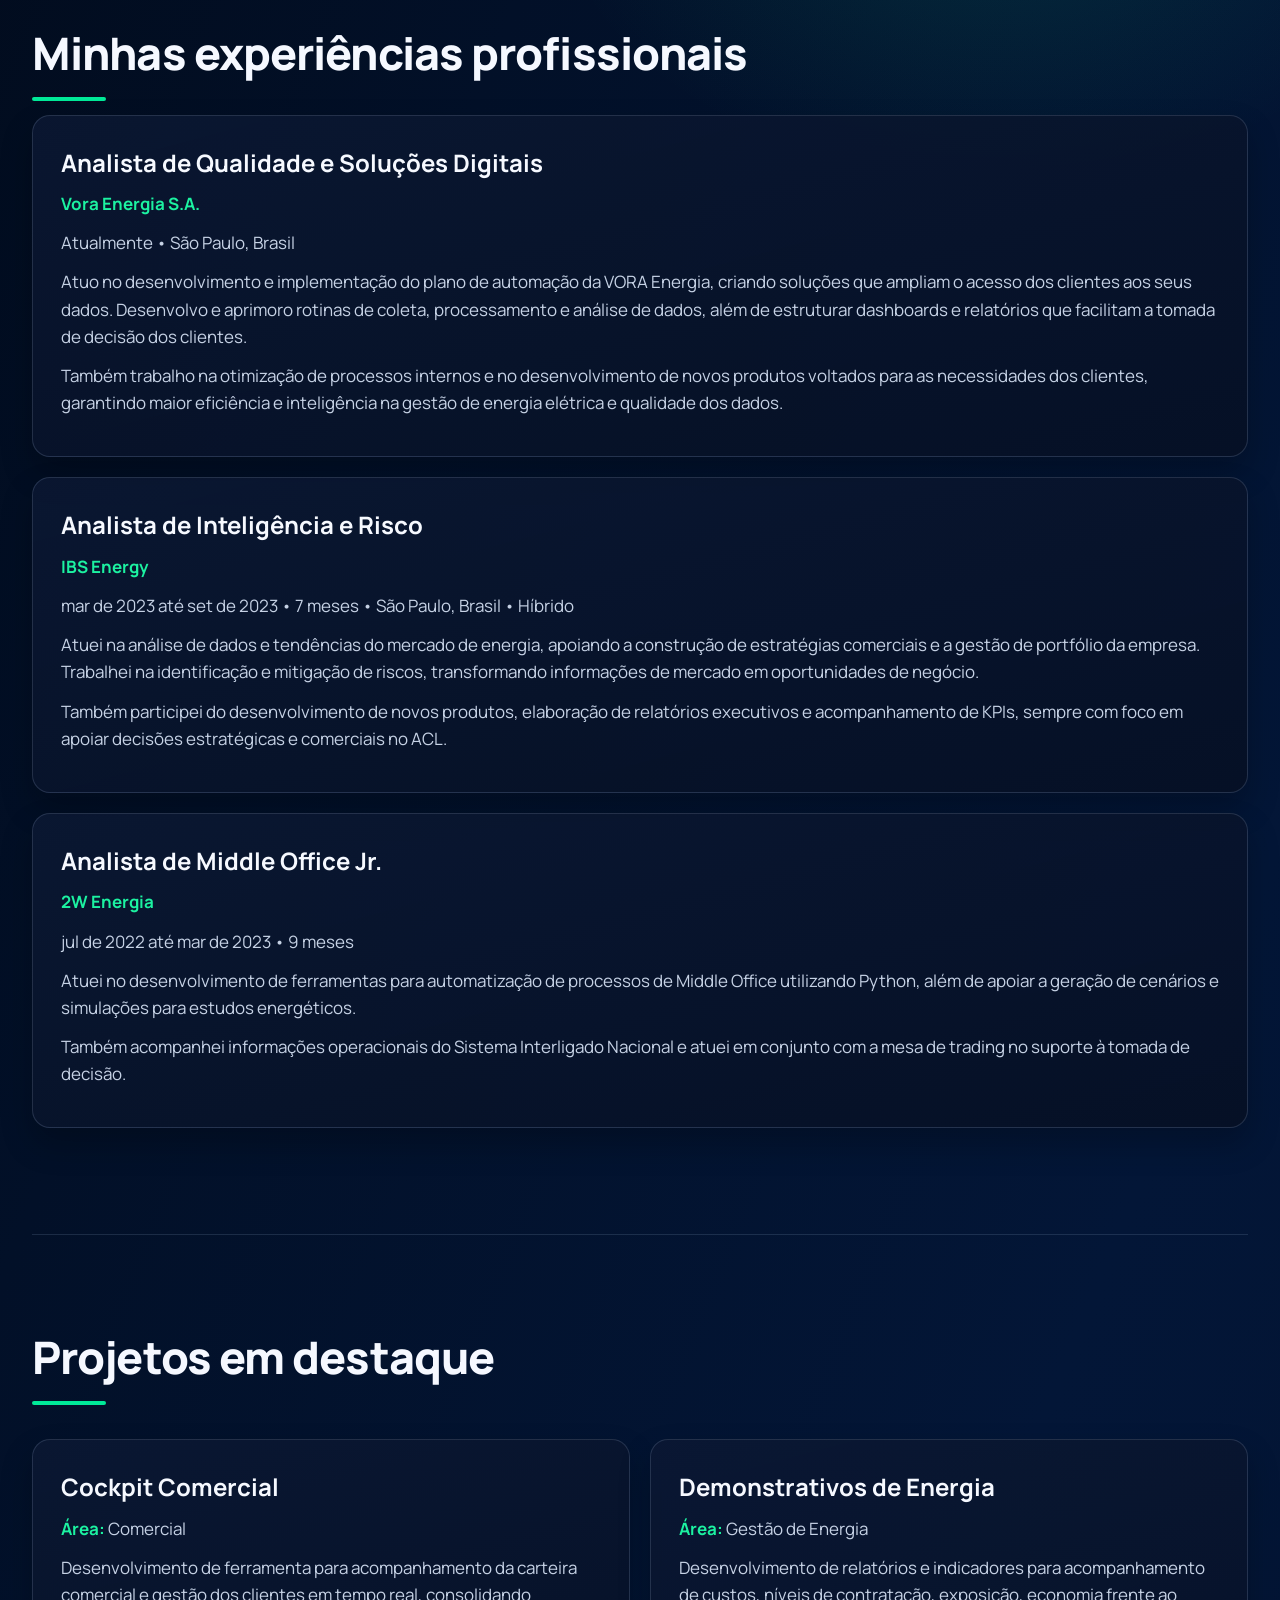
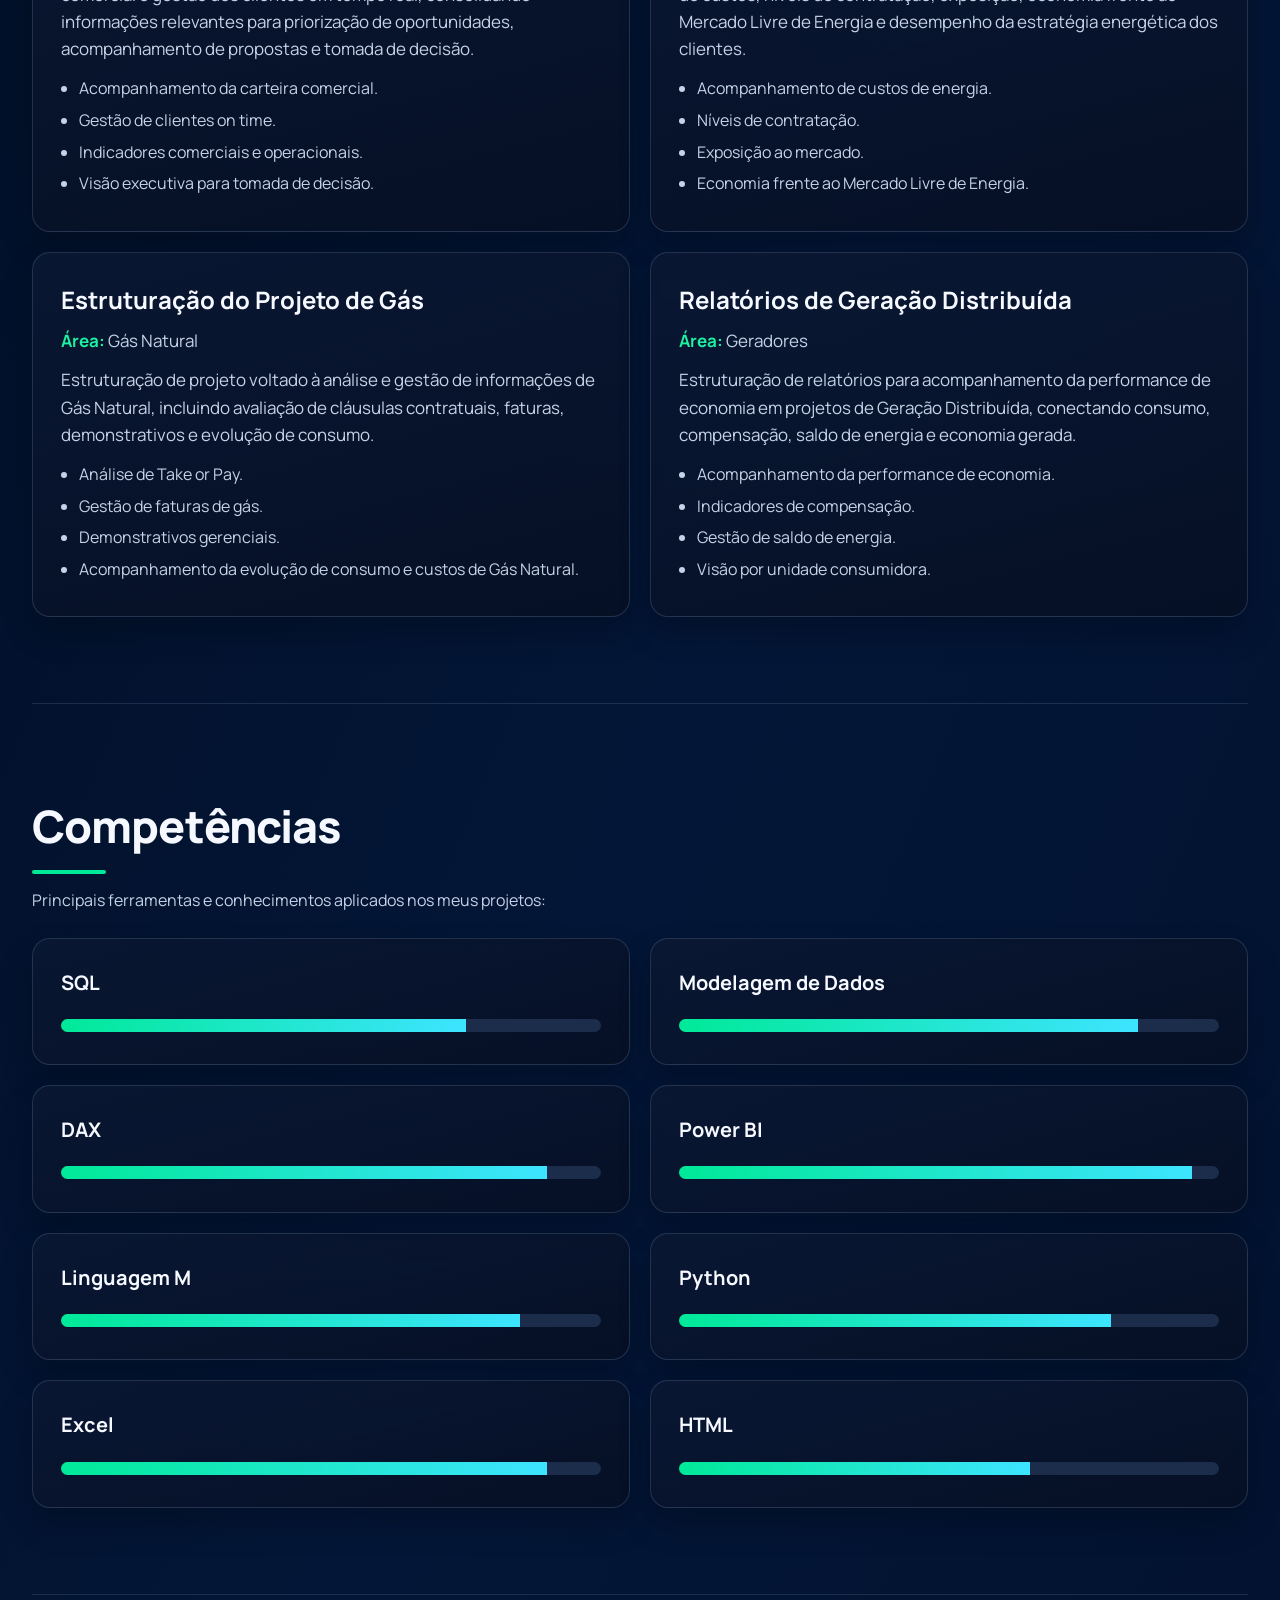
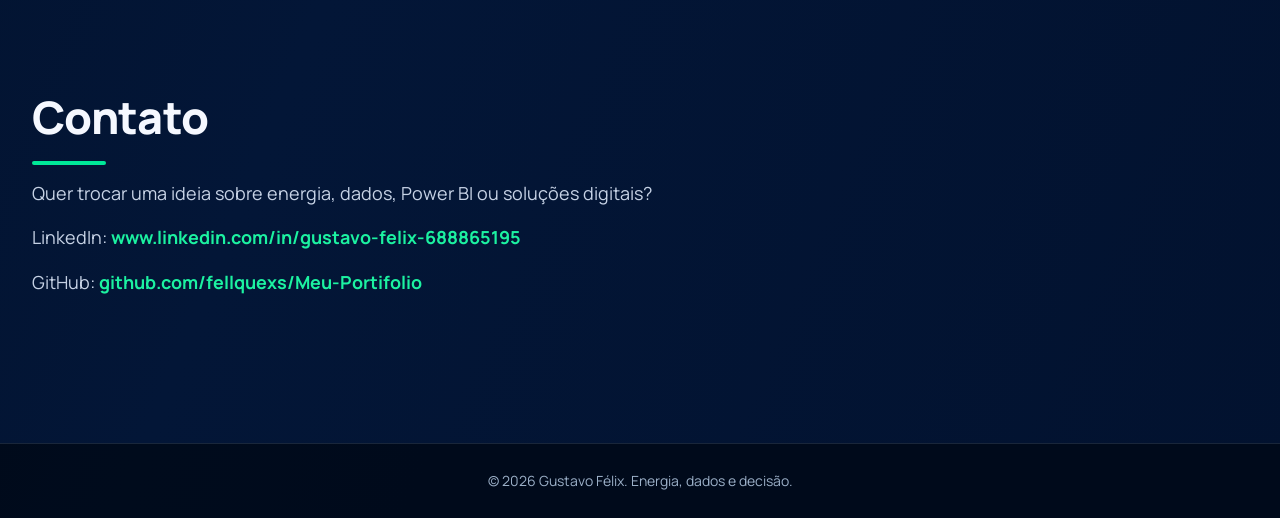
==== commit 474547fd: "[FEAT] - 2" ====
--- a/index.html
+++ b/index.html
@@ -3,10 +3,15 @@
 <head>
   <meta charset="UTF-8">
   <meta name="viewport" content="width=device-width, initial-scale=1.0">
+  <meta http-equiv="X-UA-Compatible" content="IE=edge">
 
   <title>Gustavo Félix | Energia, Dados e Soluções Digitais</title>
 
   <meta name="description" content="Portfólio profissional de Gustavo Félix, focado em energia, Power BI, pricing, estudos energéticos, automação e soluções digitais.">
+
+  <link rel="preconnect" href="https://fonts.googleapis.com">
+  <link rel="preconnect" href="https://fonts.gstatic.com" crossorigin>
+  <link href="https://fonts.googleapis.com/css2?family=Manrope:wght@400;500;600;700;800&display=swap" rel="stylesheet">
 
   <!-- CSS -->
   <link rel="stylesheet" href="style.css">
--- a/style.css
+++ b/style.css
@@ -1,3 +1,16 @@
+:root {
+  --bg-primary: #020b1c;
+  --bg-secondary: #031331;
+  --text-primary: #f3f8ff;
+  --text-secondary: #c6d2e5;
+  --text-muted: #9bb0c8;
+  --accent: #1cf2a1;
+  --accent-strong: #00e998;
+  --line-soft: rgba(156, 183, 214, 0.16);
+  --card-bg: rgba(8, 20, 44, 0.72);
+  --card-border: rgba(148, 172, 205, 0.2);
+}
+
 * {
   margin: 0;
   padding: 0;
@@ -9,242 +22,276 @@
 }
 
 body {
-  font-family: Arial, Helvetica, sans-serif;
-  background: #08111f;
-  color: #f8fafc;
+  font-family: "Manrope", "Segoe UI", "Helvetica Neue", Arial, sans-serif;
   line-height: 1.6;
-}
-
-/* HEADER */
+  color: var(--text-primary);
+  background:
+    radial-gradient(900px 500px at 76% 14%, rgba(12, 107, 175, 0.28), transparent 65%),
+    radial-gradient(640px 420px at 78% 28%, rgba(16, 228, 161, 0.12), transparent 70%),
+    linear-gradient(112deg, #010814 0%, #021028 34%, #031637 66%, #02122f 100%);
+}
+
+a {
+  color: inherit;
+}
 
 header {
   position: sticky;
   top: 0;
-  z-index: 10;
-  background: rgba(8, 17, 31, 0.92);
-  backdrop-filter: blur(12px);
-  border-bottom: 1px solid rgba(255, 255, 255, 0.08);
+  z-index: 20;
+  background: rgba(1, 9, 23, 0.88);
+  backdrop-filter: blur(10px);
+  border-bottom: 1px solid var(--line-soft);
 }
 
 nav {
-  max-width: 1180px;
+  max-width: 1360px;
   margin: 0 auto;
-  padding: 18px 24px;
+  padding: 22px 32px;
   display: flex;
+  align-items: center;
   justify-content: space-between;
+  gap: 28px;
+}
+
+nav h1 {
+  color: var(--accent);
+  font-size: clamp(24px, 1.55vw, 32px);
+  font-weight: 800;
+  letter-spacing: -0.02em;
+}
+
+nav ul {
+  list-style: none;
+  display: flex;
+  gap: clamp(16px, 2vw, 40px);
+}
+
+nav a {
+  color: #dbe7f9;
+  text-decoration: none;
+  font-size: clamp(19px, 1.1vw, 24px);
+  font-weight: 500;
+  transition: color 0.2s ease;
+}
+
+nav a:hover {
+  color: var(--accent);
+}
+
+main {
+  max-width: 1360px;
+  margin: 0 auto;
+  padding: 0 32px 44px;
+}
+
+section {
+  padding: 86px 0;
+  border-top: 1px solid var(--line-soft);
+}
+
+#inicio.hero {
+  border-top: none;
+  min-height: calc(100vh - 92px);
+  display: grid;
+  grid-template-columns: minmax(290px, 430px) minmax(0, 1fr);
+  gap: clamp(30px, 5vw, 72px);
   align-items: center;
-}
-
-nav h1 {
-  font-size: 22px;
-  color: #00f494;
-  font-weight: 800;
-}
-
-nav ul {
-  display: flex;
-  gap: 24px;
-  list-style: none;
-}
-
-nav a {
-  color: #cbd5e1;
-  text-decoration: none;
-  font-size: 14px;
-  font-weight: 600;
-}
-
-nav a:hover {
-  color: #00f494;
-}
-
-/* MAIN */
-
-main {
-  max-width: 1180px;
-  margin: 0 auto;
-  padding: 0 24px;
-}
-
-section {
-  padding: 72px 0;
-}
-
-/* HERO */
-
-#inicio.hero {
-  min-height: calc(100vh - 76px);
-  display: grid;
-  grid-template-columns: 360px 1fr;
-  align-items: center;
-  gap: 64px;
-  padding: 80px 0;
   position: relative;
-}
-
-/* glow fundo */
+  overflow: hidden;
+  padding: clamp(62px, 8vh, 86px) 0 80px;
+}
 
 #inicio.hero::before {
   content: "";
   position: absolute;
-  right: -200px;
-  top: 60px;
-  width: 650px;
-  height: 450px;
+  inset: 0;
   background:
-    radial-gradient(circle, rgba(0, 244, 148, 0.25), transparent 60%),
-    radial-gradient(circle, rgba(56, 189, 248, 0.15), transparent 65%);
-  filter: blur(25px);
+    radial-gradient(460px 360px at 18% 34%, rgba(28, 242, 161, 0.13), transparent 75%),
+    radial-gradient(700px 520px at 73% 33%, rgba(10, 106, 186, 0.2), transparent 72%);
+  z-index: -2;
+}
+
+#inicio.hero::after {
+  content: "";
+  position: absolute;
+  right: -120px;
+  top: 32px;
+  width: min(49vw, 760px);
+  height: min(74vh, 580px);
+  background:
+    radial-gradient(circle at 8px 8px, rgba(27, 241, 164, 0.5) 1.2px, transparent 1.5px) 0 0 / 20px 20px,
+    radial-gradient(circle at 4px 4px, rgba(46, 181, 238, 0.28) 1px, transparent 1.2px) 0 0 / 12px 12px;
+  filter: blur(0.2px);
+  opacity: 0.45;
+  transform: rotate(-10deg);
+  mask-image: linear-gradient(to left, black 62%, transparent 100%);
+  pointer-events: none;
   z-index: -1;
 }
 
-/* FOTO */
-
 .hero-foto {
-  width: 330px;
-  height: 330px;
+  width: clamp(260px, 25vw, 420px);
+  aspect-ratio: 1 / 1;
   border-radius: 50%;
-  padding: 6px;
-  background: linear-gradient(135deg, #00f494, #38bdf8);
+  padding: 7px;
+  background: linear-gradient(145deg, #7fffd0 0%, #3effc2 45%, #2fd9ff 100%);
   box-shadow:
-    0 0 25px rgba(0, 244, 148, 0.3),
-    0 0 60px rgba(0, 244, 148, 0.2);
+    0 0 0 1px rgba(130, 255, 213, 0.22),
+    0 0 34px rgba(28, 242, 161, 0.55),
+    0 0 96px rgba(21, 185, 255, 0.24);
 }
 
 .hero-foto img {
   width: 100%;
   height: 100%;
-  object-fit: cover;
-  object-position: center top;
   border-radius: 50%;
   display: block;
-}
-
-/* TEXTO HERO */
+  object-fit: cover;
+  object-position: center 14%;
+  box-shadow: inset 0 0 44px rgba(0, 0, 0, 0.38);
+}
 
 .hero-conteudo {
-  max-width: 780px;
-}
-
-.hero-tag {
-  display: inline-block;
-  color: #00f494;
-  font-size: 14px;
+  max-width: 980px;
+}
+
+.hero-conteudo h2 {
+  font-size: clamp(44px, 5.6vw, 94px);
   font-weight: 800;
-  letter-spacing: 1.4px;
-  text-transform: uppercase;
-  margin-bottom: 20px;
-}
-
-.hero-conteudo h2 {
-  font-size: clamp(54px, 7vw, 96px);
-  line-height: 0.95;
-  margin-bottom: 24px;
+  line-height: 0.88;
+  letter-spacing: -0.03em;
+  margin-bottom: 26px;
   color: #ffffff;
 }
 
 .hero-conteudo h2 span {
-  color: #00f494;
+  color: var(--accent-strong);
 }
 
 .hero-linha {
-  width: 70px;
+  width: 82px;
   height: 4px;
   border-radius: 999px;
-  background: #00f494;
+  background: var(--accent-strong);
   margin-bottom: 26px;
 }
 
 .hero-frase {
-  max-width: 720px;
-  color: #f8fafc;
-  font-size: 24px;
-  line-height: 1.35;
-  margin-bottom: 18px;
+  max-width: 930px;
+  font-size: clamp(24px, 2.3vw, 46px);
+  line-height: 1.24;
+  color: #f2f7ff;
+  margin-bottom: 16px;
 }
 
 .hero-frase strong {
-  color: #00f494;
+  color: var(--accent-strong);
+  font-weight: 700;
 }
 
 .hero-descricao {
-  max-width: 720px;
-  color: #cbd5e1;
-  font-size: 17px;
-  line-height: 1.7;
-}
-
-/* TITULOS */
+  max-width: 900px;
+  font-size: clamp(18px, 1.2vw, 27px);
+  line-height: 1.5;
+  color: var(--text-secondary);
+  margin-bottom: 28px;
+}
+
+.hero-tag {
+  display: inline-flex;
+  align-items: center;
+  gap: 12px;
+  padding: 10px 18px;
+  border-radius: 14px;
+  border: 1px solid rgba(28, 242, 161, 0.5);
+  background: rgba(3, 15, 33, 0.76);
+  color: #f0f6ff;
+  font-size: clamp(13px, 1vw, 20px);
+  font-weight: 700;
+  letter-spacing: 0.02em;
+  text-transform: uppercase;
+}
+
+.hero-tag::before {
+  content: "";
+  width: 16px;
+  height: 12px;
+  border-radius: 2px;
+  background: linear-gradient(145deg, #52ffc3, #13d87f);
+  clip-path: polygon(50% 0, 100% 36%, 50% 72%, 0 36%);
+  box-shadow: 0 0 10px rgba(30, 255, 168, 0.4);
+}
 
 section h2 {
-  font-size: 34px;
-  margin-bottom: 24px;
+  font-size: clamp(38px, 3.5vw, 56px);
+  font-weight: 800;
+  letter-spacing: -0.02em;
+  margin-bottom: 14px;
+  color: #f5f8ff;
 }
 
 section h2::before {
+  content: none;
+}
+
+section h2::after {
   content: "";
-  display: inline-block;
-  width: 10px;
-  height: 28px;
+  display: block;
+  width: 74px;
+  height: 4px;
   border-radius: 999px;
-  margin-right: 12px;
-  vertical-align: middle;
-  background: #00f494;
-}
-
-/* TEXTO */
+  margin-top: 8px;
+  background: var(--accent-strong);
+}
 
 #sobre p,
 #contato p {
-  max-width: 920px;
-  color: #cbd5e1;
+  max-width: 1080px;
+  color: var(--text-secondary);
+  font-size: clamp(18px, 1.05vw, 22px);
   margin-bottom: 16px;
-  font-size: 17px;
-}
-
-/* CARDS */
+}
 
 #experiencias article,
 #projetos article,
 #competencias article {
-  background: rgba(15, 23, 42, 0.86);
-  border: 1px solid rgba(255, 255, 255, 0.09);
-  border-radius: 22px;
+  background: linear-gradient(165deg, rgba(11, 24, 51, 0.86), rgba(6, 16, 36, 0.88));
+  border: 1px solid var(--card-border);
+  border-radius: 18px;
   padding: 28px;
   margin-bottom: 20px;
-  box-shadow: 0 18px 50px rgba(0, 0, 0, 0.22);
-  transition: 0.25s;
+  box-shadow: 0 16px 32px rgba(0, 0, 0, 0.23);
+  transition: transform 0.2s ease, border-color 0.2s ease, box-shadow 0.2s ease;
 }
 
 #experiencias article:hover,
 #projetos article:hover,
 #competencias article:hover {
-  border-color: rgba(0, 244, 148, 0.45);
   transform: translateY(-4px);
-}
-
-/* TEXTOS DOS CARDS */
+  border-color: rgba(28, 242, 161, 0.55);
+  box-shadow: 0 16px 36px rgba(7, 28, 65, 0.42);
+}
 
 article h3 {
-  font-size: 24px;
+  font-size: clamp(24px, 1.5vw, 32px);
+  color: #f6f9ff;
   margin-bottom: 8px;
-  color: #f8fafc;
 }
 
 article p {
-  color: #cbd5e1;
+  color: var(--text-secondary);
+  font-size: clamp(17px, 0.95vw, 21px);
   margin-bottom: 12px;
 }
 
 article strong {
-  color: #00f494;
-}
-
-/* GRID PROJETOS */
+  color: var(--accent);
+}
 
 #projetos {
   display: grid;
-  grid-template-columns: repeat(2, 1fr);
+  grid-template-columns: repeat(2, minmax(0, 1fr));
   gap: 20px;
 }
 
@@ -257,25 +304,23 @@
 }
 
 #projetos ul {
-  margin-top: 16px;
+  margin-top: 14px;
   padding-left: 18px;
-  color: #cbd5e1;
+  color: var(--text-secondary);
 }
 
 #projetos li {
-  margin-bottom: 8px;
-}
-
-/* COMPETENCIAS */
+  margin-bottom: 6px;
+}
 
 #competencias > p {
-  color: #cbd5e1;
+  color: var(--text-secondary);
   margin-bottom: 24px;
 }
 
 #competencias > div {
   display: grid;
-  grid-template-columns: repeat(2, 1fr);
+  grid-template-columns: repeat(2, minmax(0, 1fr));
   gap: 20px;
 }
 
@@ -284,36 +329,32 @@
 }
 
 #competencias h3 {
-  font-size: 18px;
+  font-size: clamp(20px, 1.2vw, 25px);
   margin-bottom: 12px;
 }
-
-/* BARRAS */
 
 progress {
   width: 100%;
-  height: 12px;
+  height: 13px;
   border: none;
   border-radius: 999px;
   overflow: hidden;
 }
 
 progress::-webkit-progress-bar {
-  background: #1e293b;
+  background: #1b2d4a;
 }
 
 progress::-webkit-progress-value {
-  background: linear-gradient(90deg, #00f494, #38bdf8);
+  background: linear-gradient(90deg, var(--accent-strong) 0%, #3de4ff 100%);
 }
 
 progress::-moz-progress-bar {
-  background: linear-gradient(90deg, #00f494, #38bdf8);
-}
-
-/* CONTATO */
+  background: linear-gradient(90deg, var(--accent-strong) 0%, #3de4ff 100%);
+}
 
 #contato a {
-  color: #00f494;
+  color: var(--accent);
   text-decoration: none;
   font-weight: 700;
 }
@@ -322,41 +363,33 @@
   text-decoration: underline;
 }
 
-/* FOOTER */
-
 footer {
+  border-top: 1px solid var(--line-soft);
+  background: rgba(1, 9, 23, 0.84);
+  color: var(--text-muted);
   text-align: center;
-  padding: 28px 20px;
-  background: #020617;
-  color: #94a3b8;
   font-size: 14px;
-}
-
-/* RESPONSIVO */
-
-@media (max-width: 820px) {
-
-  nav {
-    align-items: flex-start;
-    flex-direction: column;
-    gap: 16px;
-  }
-
-  nav ul {
-    flex-wrap: wrap;
-    gap: 14px;
+  padding: 26px 20px;
+}
+
+@media (max-width: 1180px) {
+  nav h1 {
+    font-size: clamp(24px, 2.2vw, 34px);
+  }
+
+  nav a {
+    font-size: clamp(16px, 1.2vw, 20px);
   }
 
   #inicio.hero {
     grid-template-columns: 1fr;
     text-align: center;
-    gap: 36px;
-    padding: 56px 0;
+    gap: 32px;
+    min-height: auto;
+    padding: 56px 0 68px;
   }
 
   .hero-foto {
-    width: 240px;
-    height: 240px;
     margin: 0 auto;
   }
 
@@ -365,20 +398,38 @@
     margin-right: auto;
   }
 
-  .hero-frase {
-    font-size: 20px;
-  }
-
-  .hero-conteudo h2 {
-    font-size: clamp(42px, 12vw, 64px);
+  .hero-tag {
+    text-align: left;
+  }
+}
+
+@media (max-width: 880px) {
+  nav {
+    flex-direction: column;
+    align-items: flex-start;
+    gap: 14px;
+  }
+
+  nav ul {
+    flex-wrap: wrap;
+    gap: 12px 18px;
+  }
+
+  main {
+    padding: 0 20px 34px;
+  }
+
+  section {
+    padding: 58px 0;
+  }
+
+  .hero-tag {
+    font-size: 13px;
+    line-height: 1.45;
   }
 
   #projetos,
   #competencias > div {
     grid-template-columns: 1fr;
   }
-
-  section {
-    padding: 52px 0;
-  }
-}+}
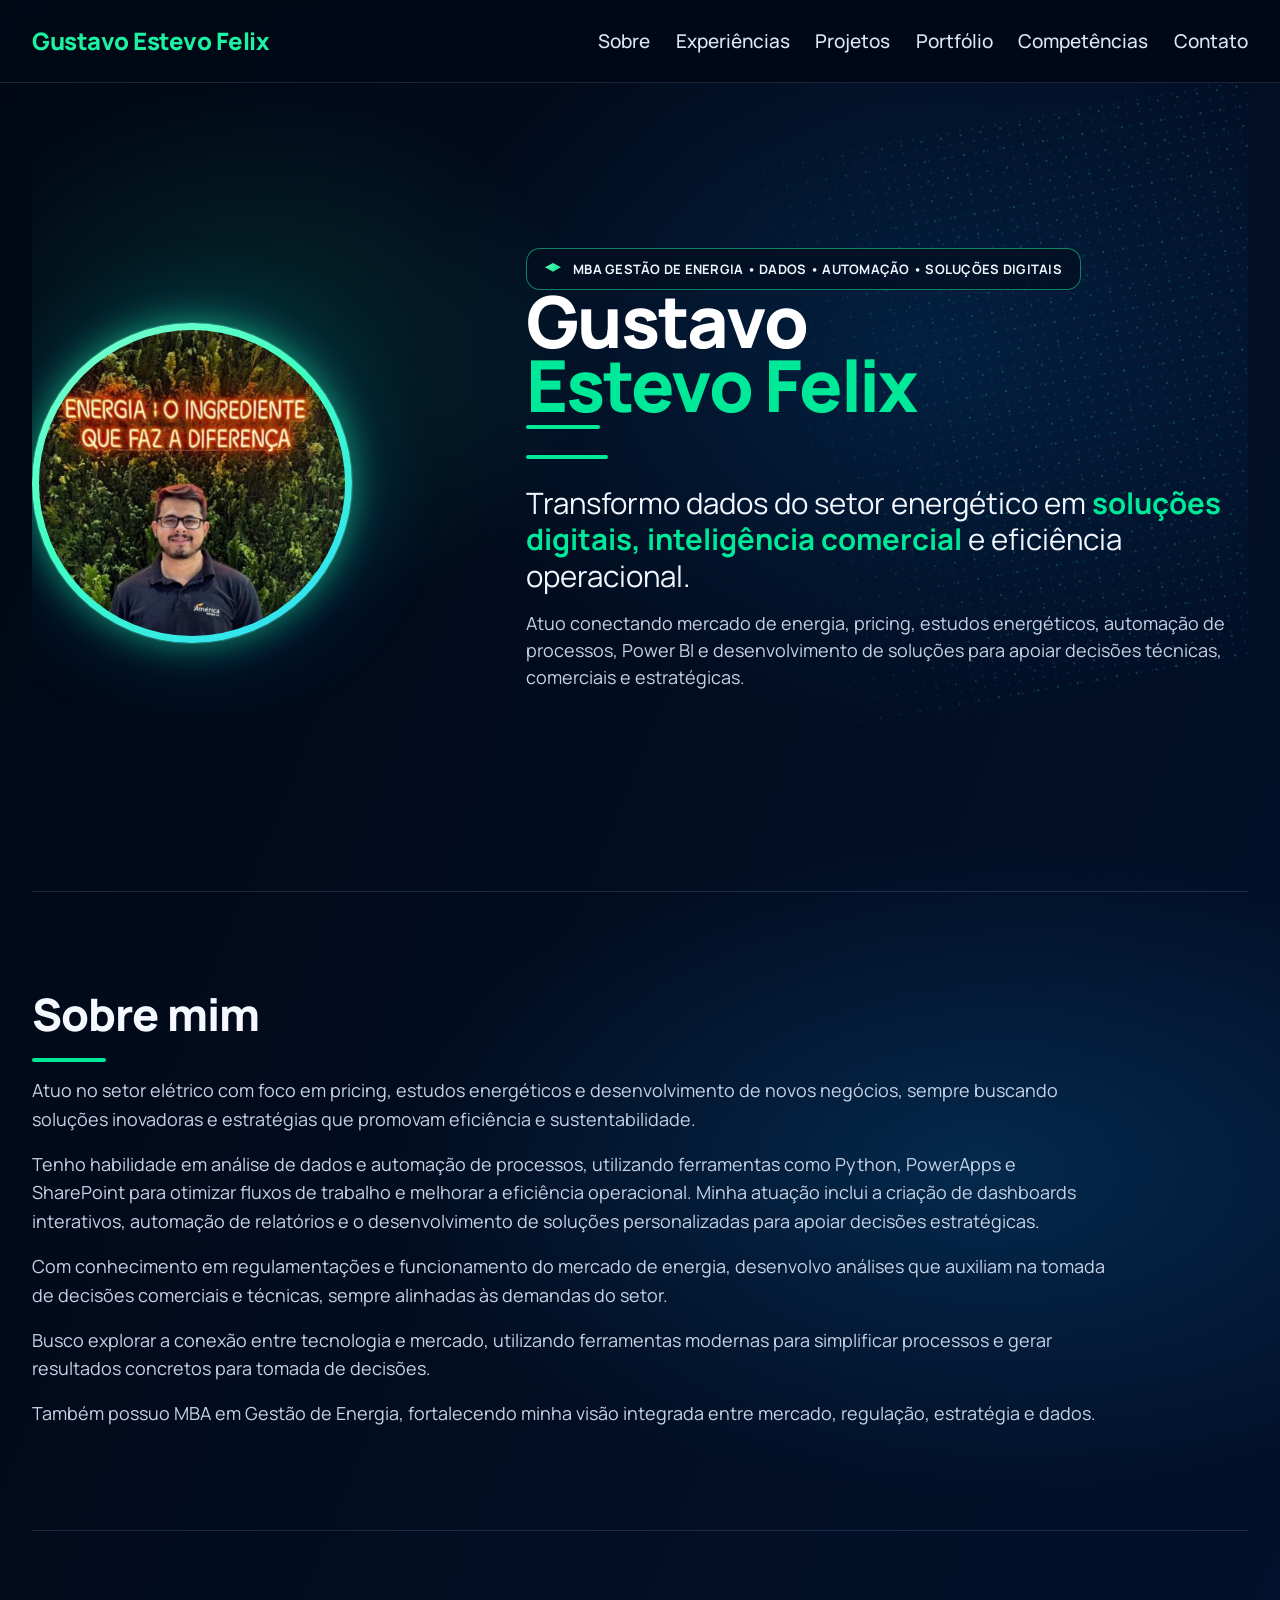
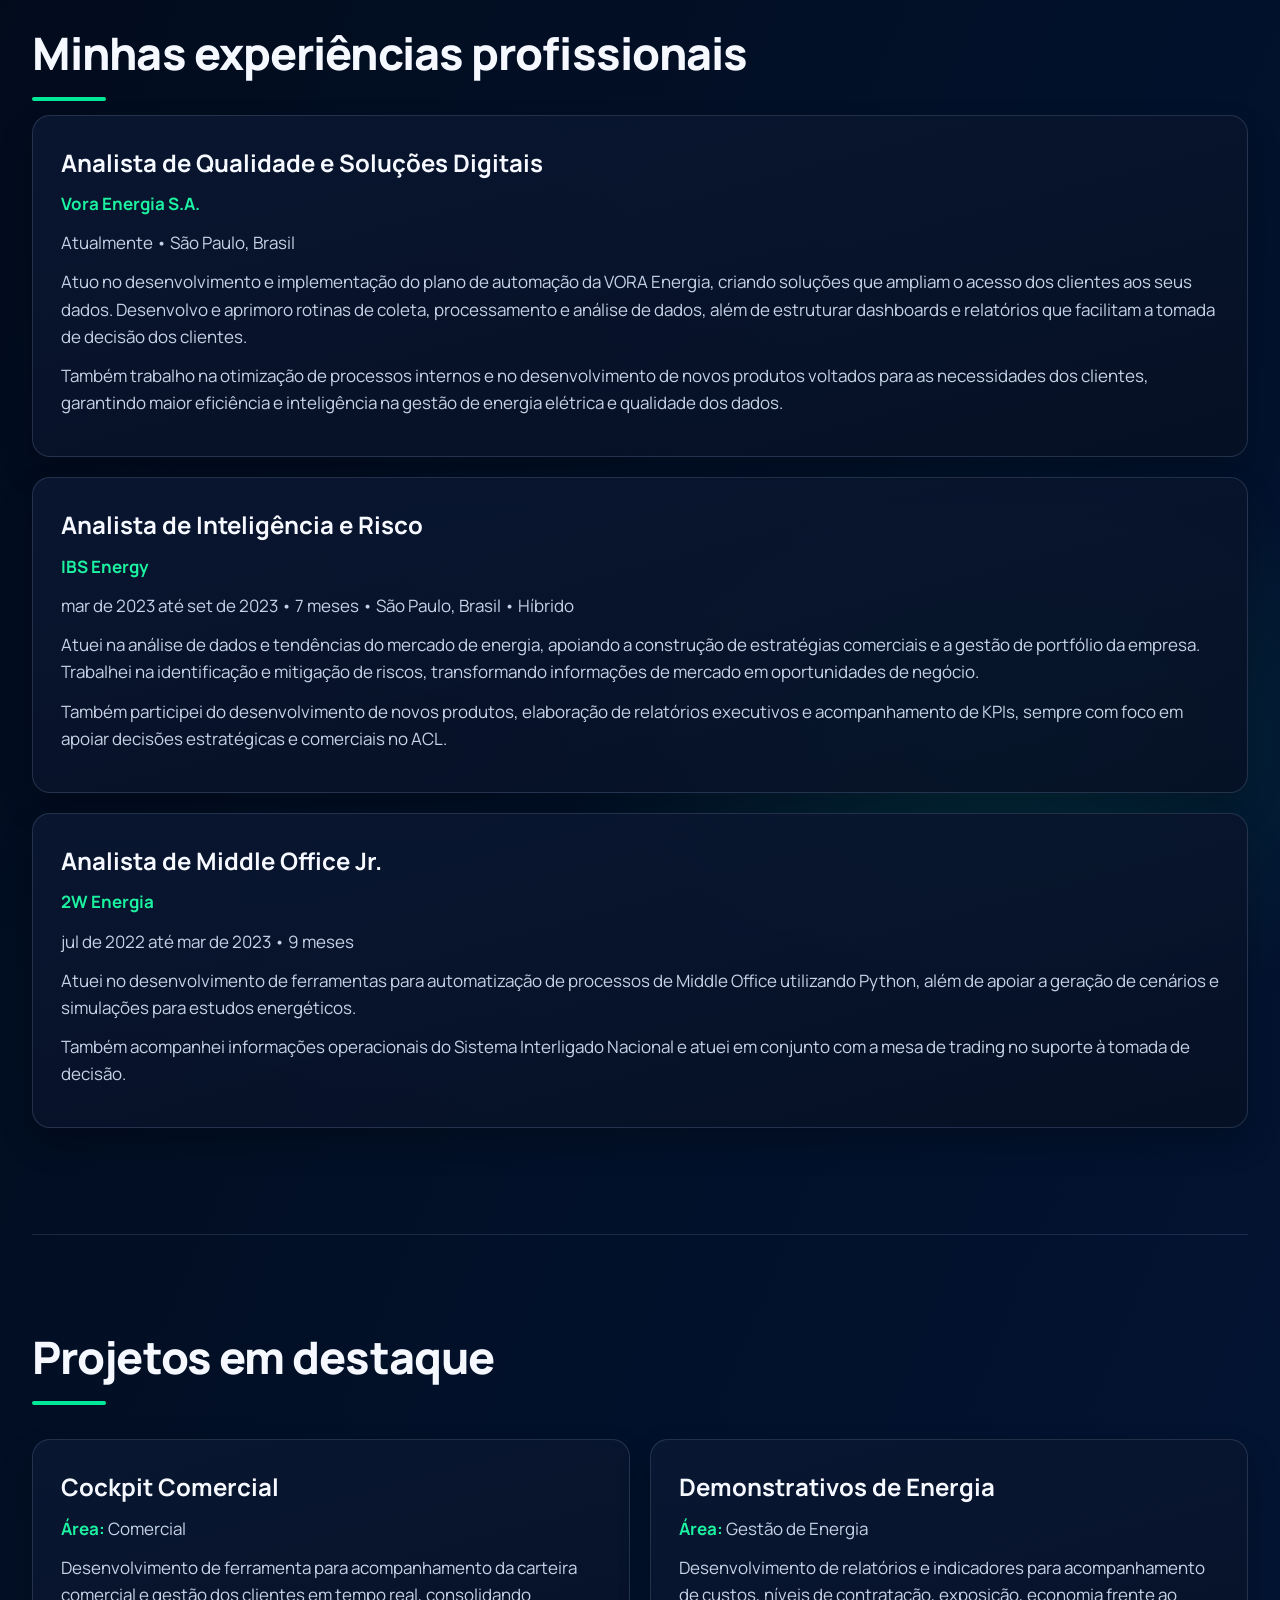
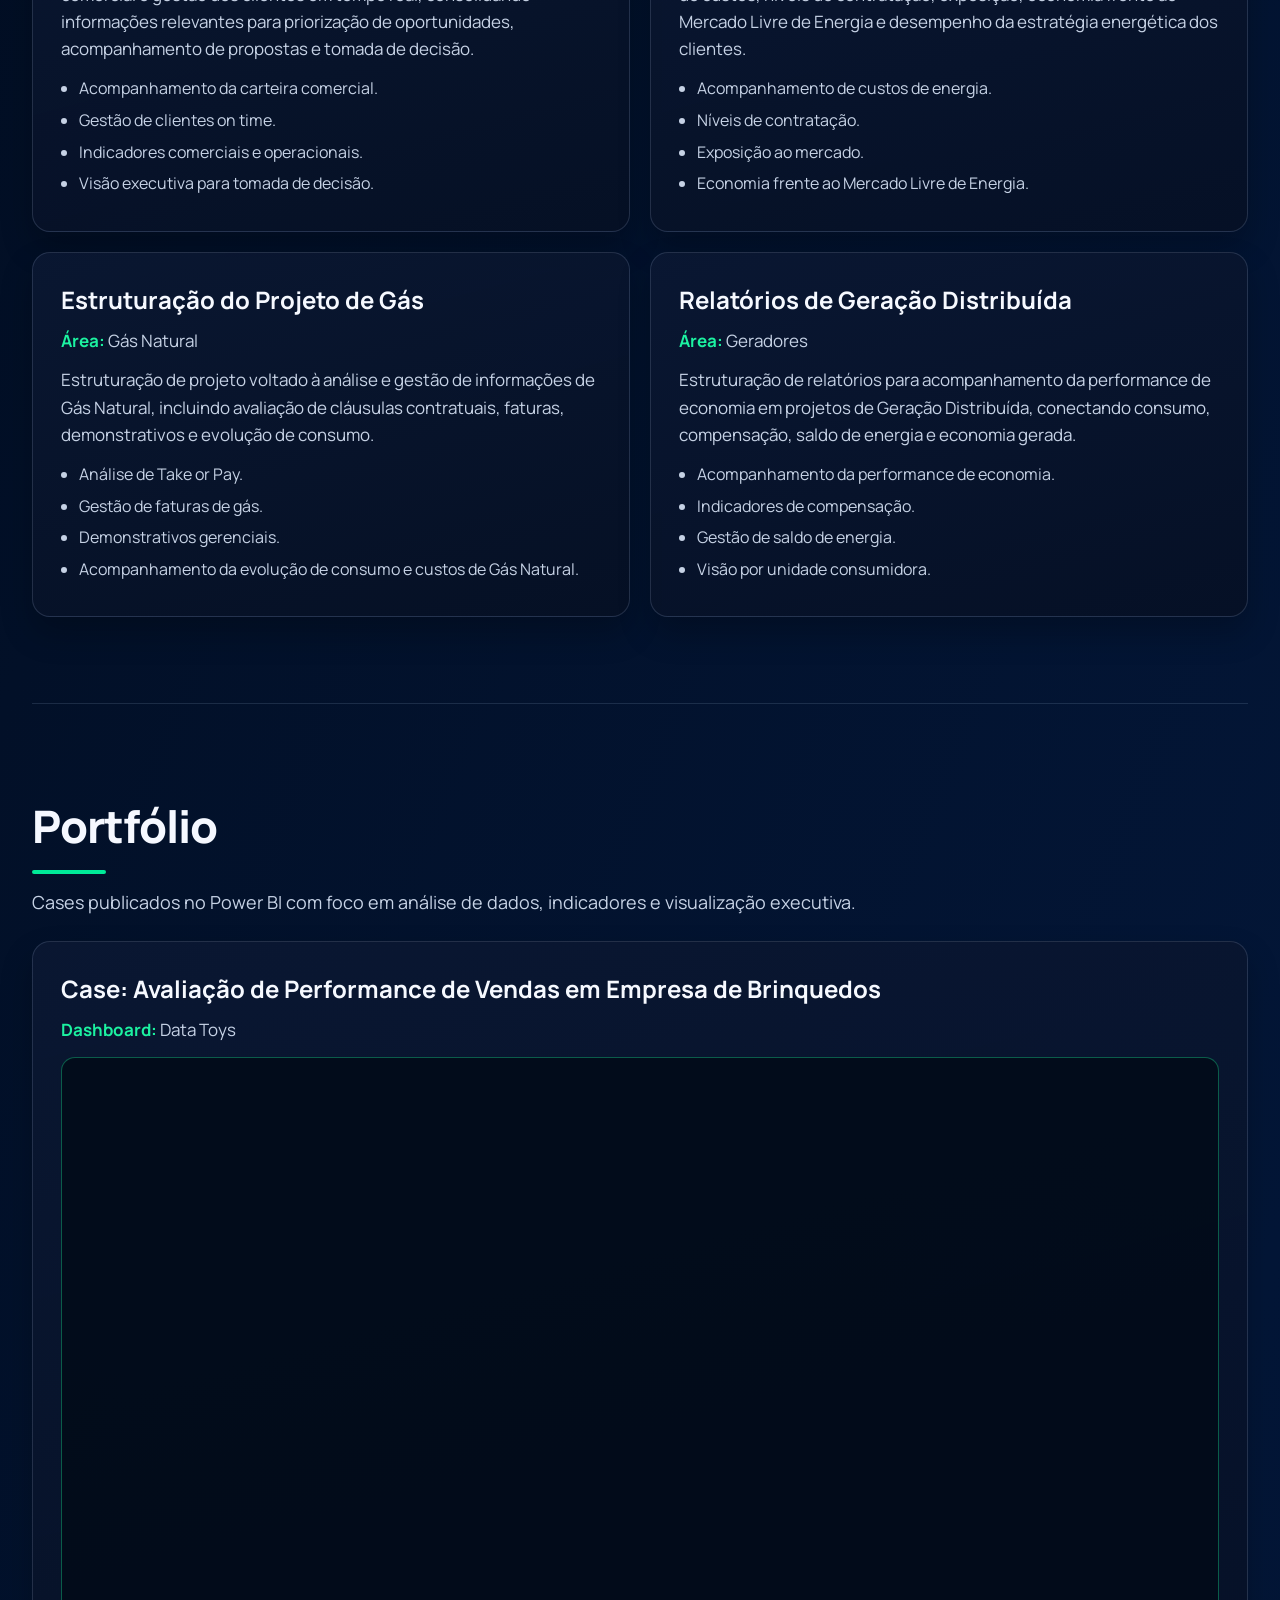
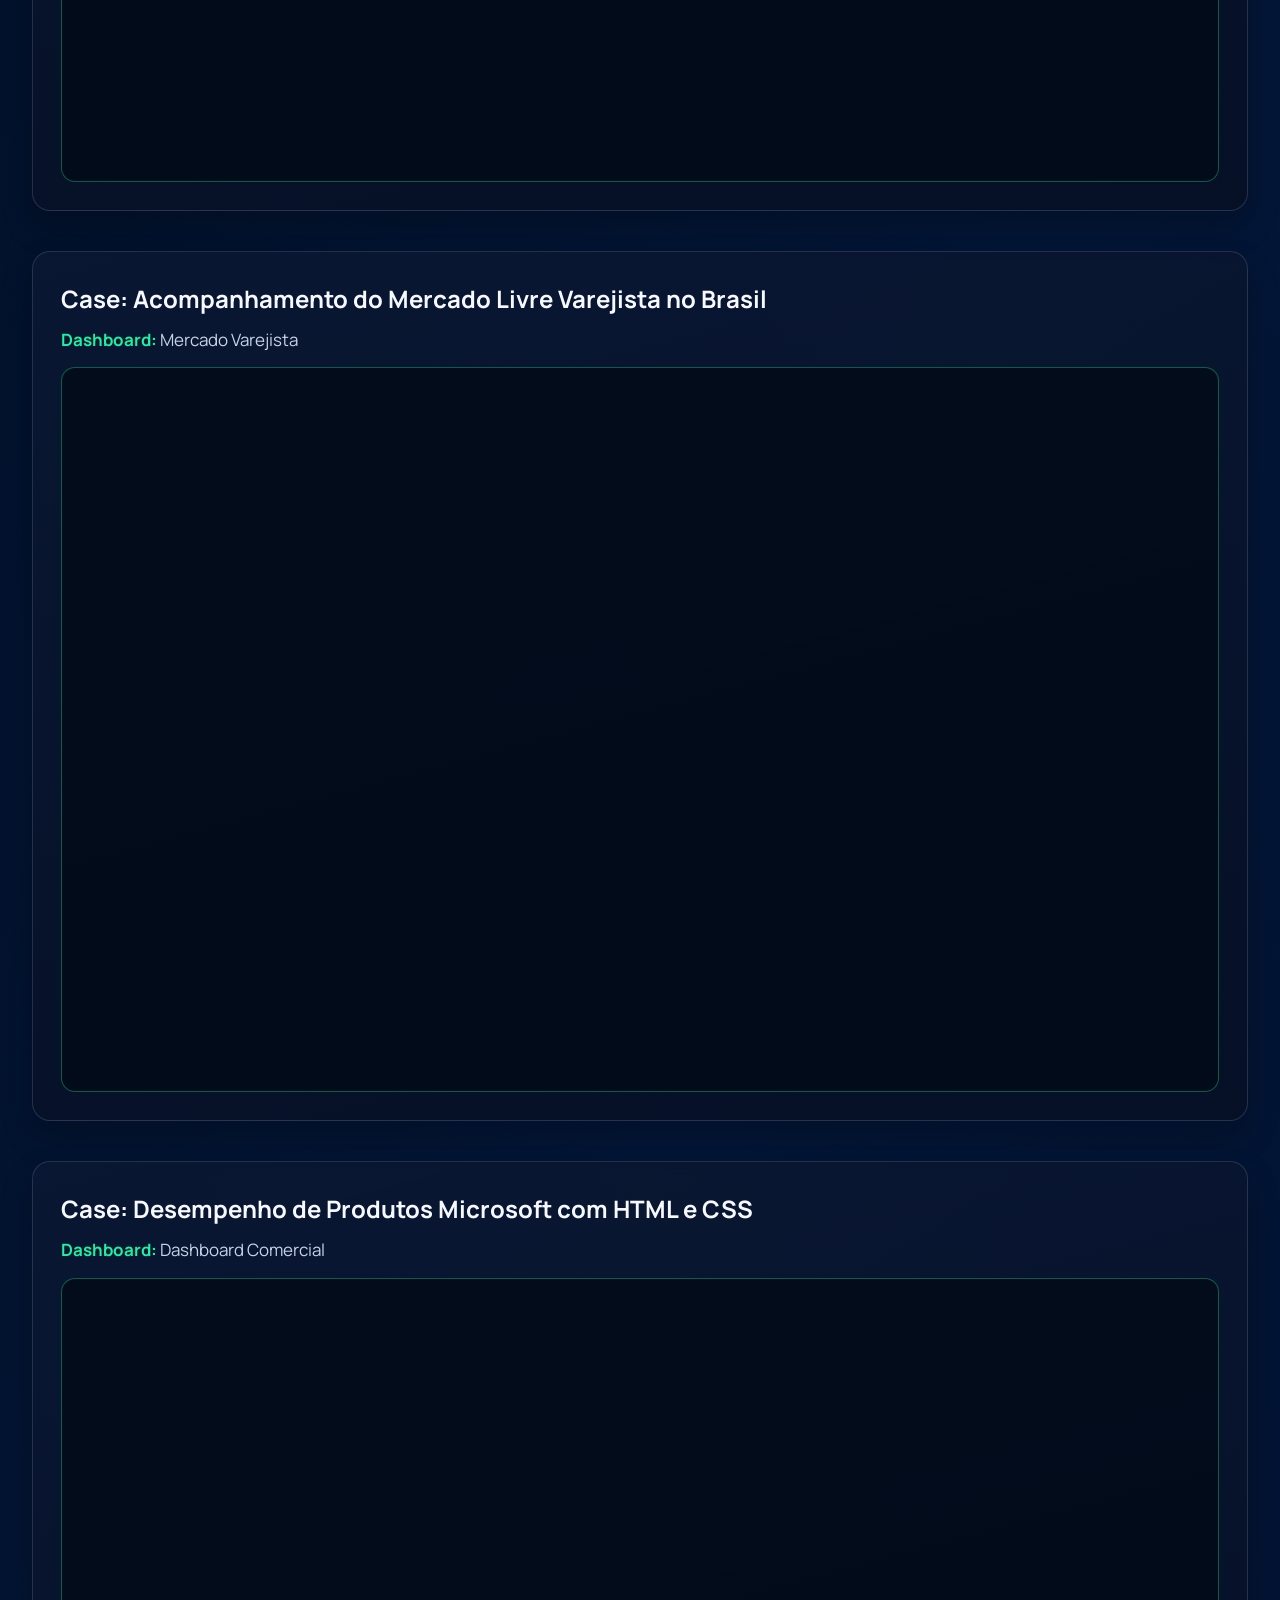
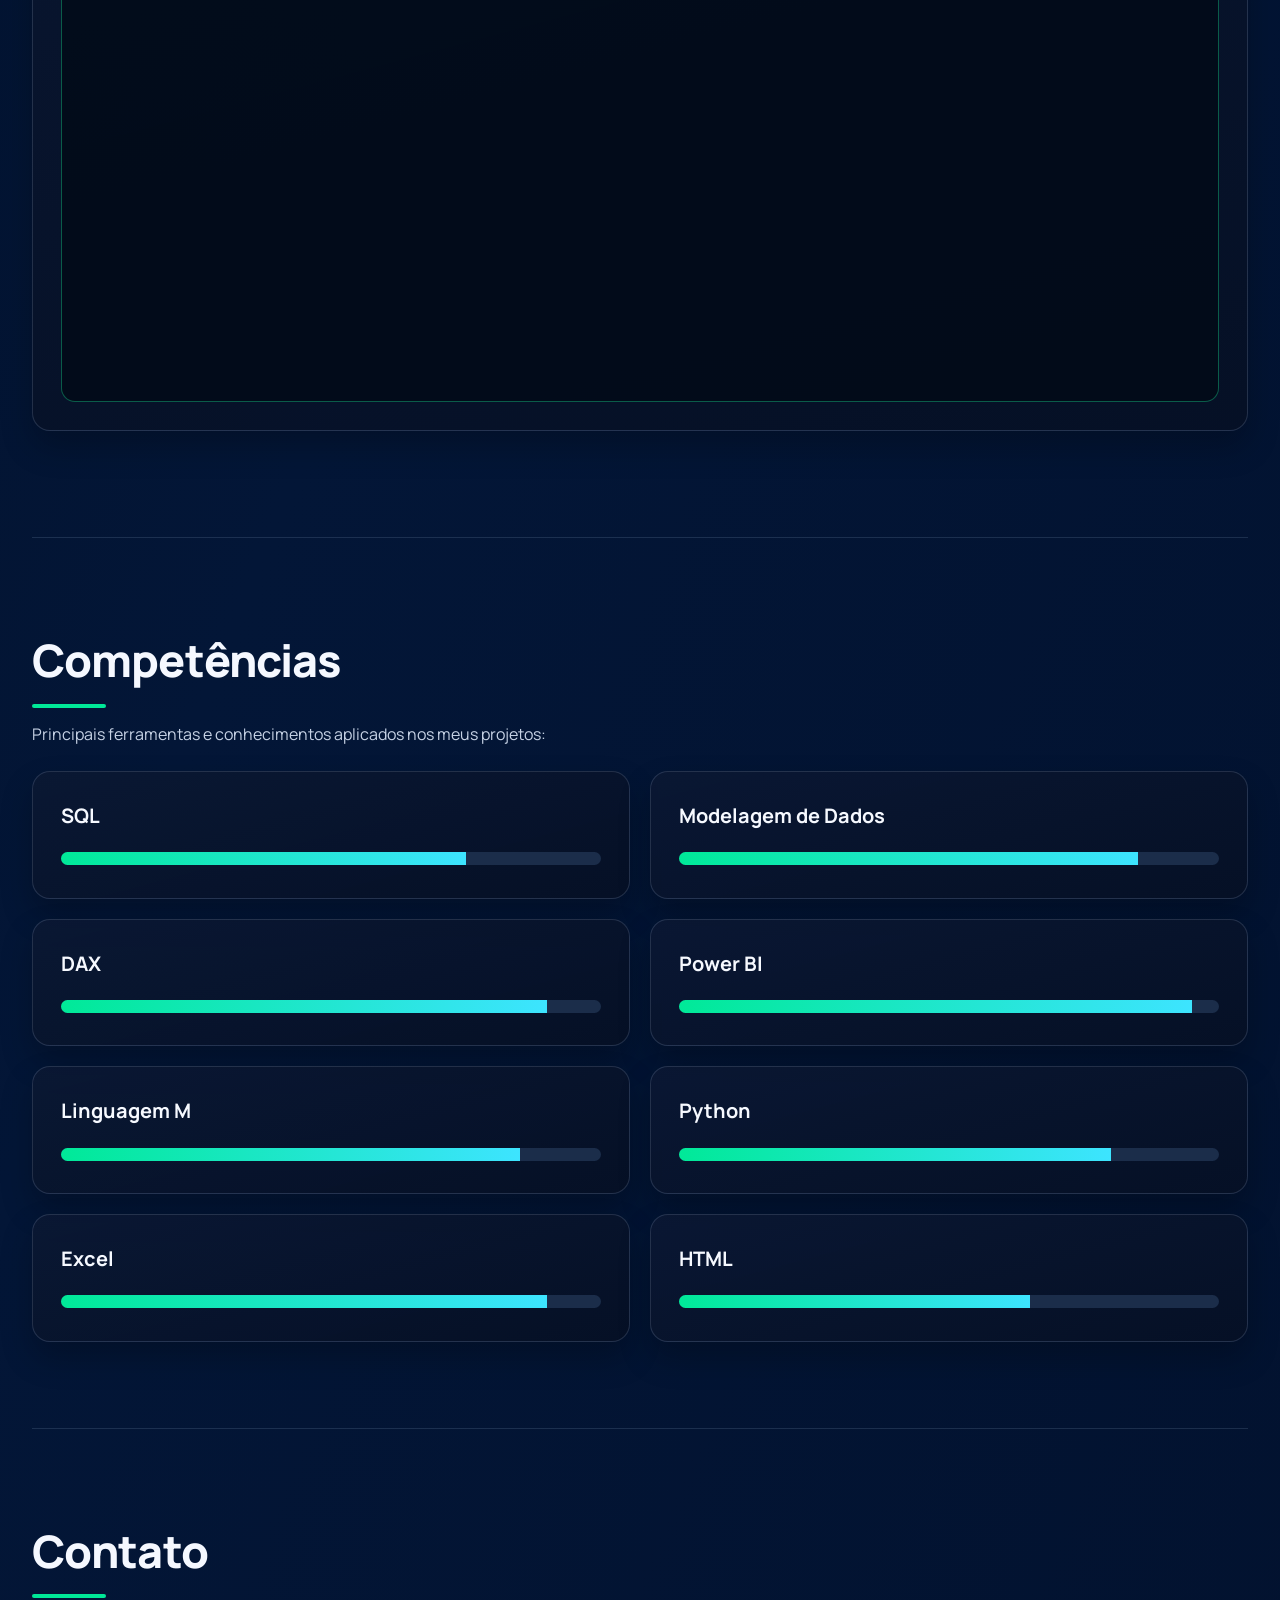
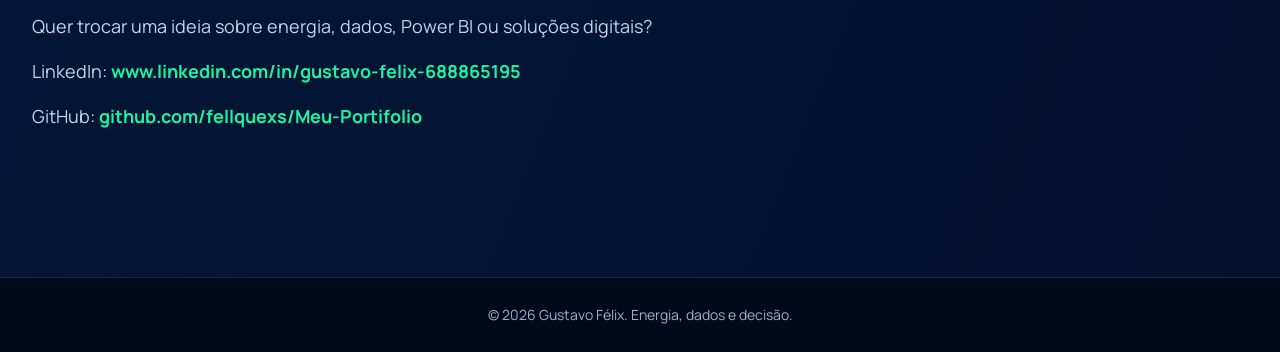
==== commit 051b03ad: "[Feat] Projetos Inseridos" ====
--- a/index.html
+++ b/index.html
@@ -1,4 +1,4 @@
-<!DOCTYPE html>
+﻿<!DOCTYPE html>
 <html lang="pt-BR">
 <head>
   <meta charset="UTF-8">
@@ -27,6 +27,7 @@
         <li><a href="#sobre">Sobre</a></li>
         <li><a href="#experiencias">Experiências</a></li>
         <li><a href="#projetos">Projetos</a></li>
+        <li><a href="#portfolio">Portfólio</a></li>
         <li><a href="#competencias">Competências</a></li>
         <li><a href="#contato">Contato</a></li>
       </ul>
@@ -226,6 +227,55 @@
       </article>
     </section>
 
+    <section id="portfolio">
+      <h2>Portfólio</h2>
+
+      <p>
+        Cases publicados no Power BI com foco em análise de dados, indicadores e visualização executiva.
+      </p>
+
+      <div class="portfolio-grid">
+        <article>
+          <h3>Case: Avaliação de Performance de Vendas em Empresa de Brinquedos</h3>
+          <p><strong>Dashboard:</strong> Data Toys</p>
+          <div class="portfolio-frame">
+            <iframe
+              title="Data Toys"
+              src="https://app.powerbi.com/view?r=eyJrIjoiM2ZhNjgyMWMtNDQ2Yi00NGFkLWE4ZjQtZTRlNWI2N2M1NWY0IiwidCI6ImZlODc4N2JjLWM5MTQtNDY2NS04NTQ3LTI2OGUxNWNiMGQ5YSJ9"
+              loading="lazy"
+              allowfullscreen>
+            </iframe>
+          </div>
+        </article>
+
+        <article>
+          <h3>Case: Acompanhamento do Mercado Livre Varejista no Brasil</h3>
+          <p><strong>Dashboard:</strong> Mercado Varejista</p>
+          <div class="portfolio-frame">
+            <iframe
+              title="Mercado Varejista"
+              src="https://app.powerbi.com/view?r=eyJrIjoiNWM5ZjljMGUtODg4ZC00NjMxLWI2ZmItMDEwMWZkODQ2OWM1IiwidCI6ImZlODc4N2JjLWM5MTQtNDY2NS04NTQ3LTI2OGUxNWNiMGQ5YSJ9"
+              loading="lazy"
+              allowfullscreen>
+            </iframe>
+          </div>
+        </article>
+
+        <article>
+          <h3>Case: Desempenho de Produtos Microsoft com HTML e CSS</h3>
+          <p><strong>Dashboard:</strong> Dashboard Comercial</p>
+          <div class="portfolio-frame">
+            <iframe
+              title="Dashboard Comercial"
+              src="https://app.powerbi.com/view?r=eyJrIjoiN2ZjMjUyOGYtY2Y5Ni00OTFjLWEwOTAtOTA4MDU2MGEwNGU2IiwidCI6ImZlODc4N2JjLWM5MTQtNDY2NS04NTQ3LTI2OGUxNWNiMGQ5YSJ9"
+              loading="lazy"
+              allowfullscreen>
+            </iframe>
+          </div>
+        </article>
+      </div>
+    </section>
+
     <section id="competencias">
       <h2>Competências</h2>
 
@@ -306,3 +356,6 @@
 
 </body>
 </html>
+
+
+
--- a/style.css
+++ b/style.css
@@ -255,6 +255,7 @@
 
 #experiencias article,
 #projetos article,
+#portfolio article,
 #competencias article {
   background: linear-gradient(165deg, rgba(11, 24, 51, 0.86), rgba(6, 16, 36, 0.88));
   border: 1px solid var(--card-border);
@@ -267,6 +268,7 @@
 
 #experiencias article:hover,
 #projetos article:hover,
+#portfolio article:hover,
 #competencias article:hover {
   transform: translateY(-4px);
   border-color: rgba(28, 242, 161, 0.55);
@@ -311,6 +313,39 @@
 
 #projetos li {
   margin-bottom: 6px;
+}
+
+#portfolio > p {
+  max-width: 1080px;
+  color: var(--text-secondary);
+  font-size: clamp(18px, 1.05vw, 22px);
+  margin-bottom: 24px;
+}
+
+.portfolio-grid {
+  display: grid;
+  grid-template-columns: 1fr;
+  gap: 20px;
+}
+
+.portfolio-grid article {
+  margin-bottom: 0;
+}
+
+.portfolio-frame {
+  margin-top: 14px;
+  border-radius: 14px;
+  overflow: hidden;
+  border: 1px solid rgba(28, 242, 161, 0.35);
+  background: rgba(2, 10, 23, 0.8);
+}
+
+.portfolio-frame iframe {
+  display: block;
+  width: 100%;
+  aspect-ratio: 16 / 10;
+  min-height: 380px;
+  border: none;
 }
 
 #competencias > p {
@@ -432,4 +467,8 @@
   #competencias > div {
     grid-template-columns: 1fr;
   }
-}
+
+  .portfolio-frame iframe {
+    min-height: 320px;
+  }
+}
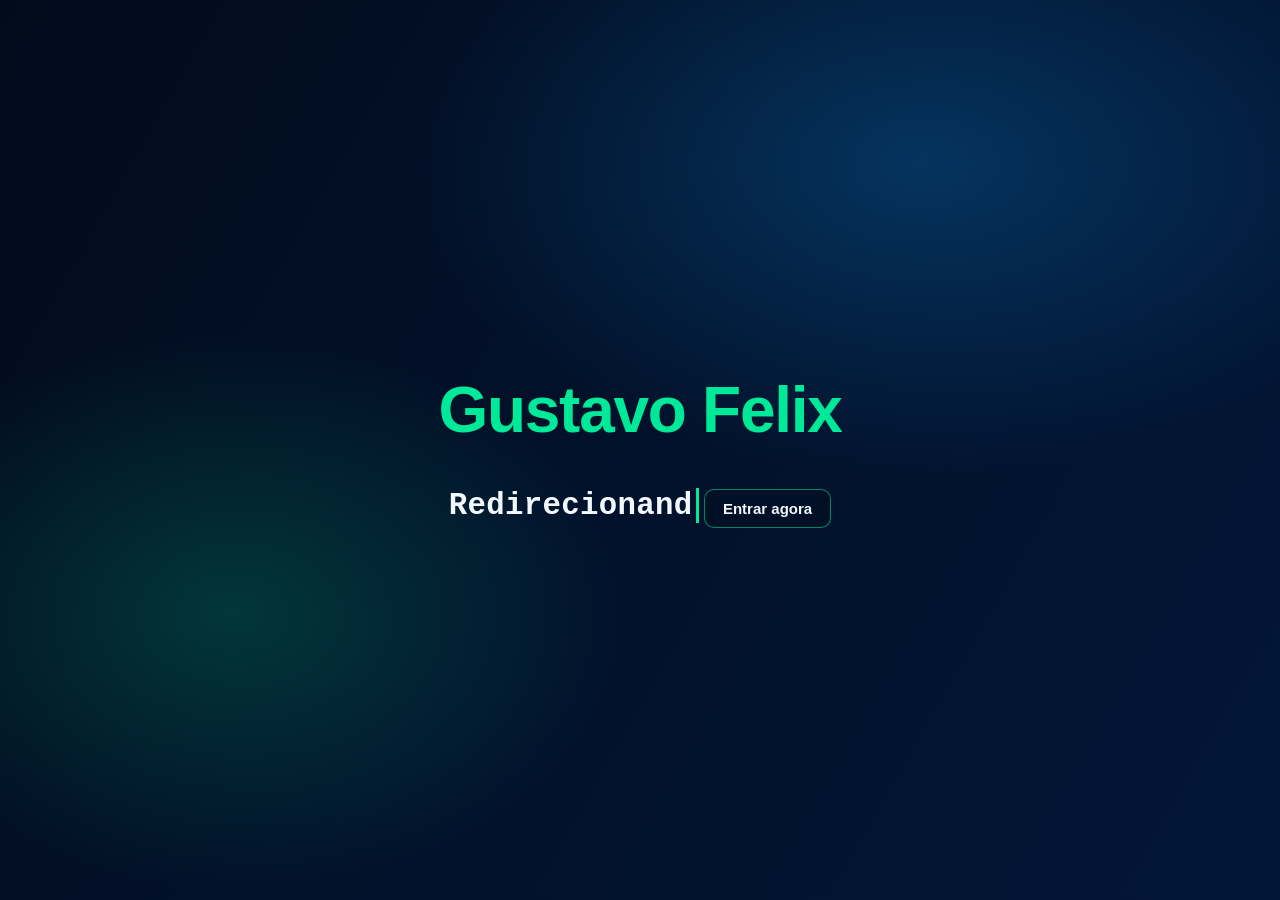
==== commit be506a58: "Atualiza portfolio para publicação" ====
--- a/index.html
+++ b/index.html
@@ -4,358 +4,172 @@
   <meta charset="UTF-8">
   <meta name="viewport" content="width=device-width, initial-scale=1.0">
   <meta http-equiv="X-UA-Compatible" content="IE=edge">
+  <title>Gustavo Felix | Intro</title>
+  <meta name="description" content="IntroduÃ§Ã£o do portfÃ³lio de Gustavo Felix.">
+  <style>
+    :root {
+      --bg-1: #020b1c;
+      --bg-2: #021637;
+      --accent: #00e998;
+      --text: #f3f8ff;
+      --muted: #b9c8dd;
+    }
 
-  <title>Gustavo Félix | Energia, Dados e Soluções Digitais</title>
+    * {
+      margin: 0;
+      padding: 0;
+      box-sizing: border-box;
+    }
 
-  <meta name="description" content="Portfólio profissional de Gustavo Félix, focado em energia, Power BI, pricing, estudos energéticos, automação e soluções digitais.">
+    html,
+    body {
+      width: 100%;
+      height: 100%;
+    }
 
-  <link rel="preconnect" href="https://fonts.googleapis.com">
-  <link rel="preconnect" href="https://fonts.gstatic.com" crossorigin>
-  <link href="https://fonts.googleapis.com/css2?family=Manrope:wght@400;500;600;700;800&display=swap" rel="stylesheet">
+    body {
+      font-family: "Manrope", "Segoe UI", "Helvetica Neue", Arial, sans-serif;
+      background:
+        radial-gradient(760px 460px at 72% 18%, rgba(10, 116, 189, 0.34), transparent 68%),
+        radial-gradient(560px 400px at 18% 68%, rgba(0, 233, 152, 0.18), transparent 70%),
+        linear-gradient(120deg, var(--bg-1) 0%, #02112a 46%, var(--bg-2) 100%);
+      color: var(--text);
+      display: grid;
+      place-items: center;
+      overflow: hidden;
+    }
 
-  <!-- CSS -->
-  <link rel="stylesheet" href="style.css">
+    .intro {
+      width: min(1120px, 92vw);
+      padding: 44px 26px;
+      text-align: center;
+    }
+
+    .typing-wrap {
+      display: inline-flex;
+      align-items: center;
+      justify-content: center;
+      max-width: 100%;
+    }
+
+    .intro-name {
+      font-size: clamp(34px, 5vw, 80px);
+      font-weight: 800;
+      letter-spacing: -0.02em;
+      margin-bottom: 16px;
+      color: var(--accent);
+    }
+
+    .typing {
+      font-family: "Courier New", Courier, monospace;
+      font-weight: 700;
+      font-size: clamp(20px, 2.4vw, 38px);
+      letter-spacing: 0.01em;
+      white-space: nowrap;
+      color: var(--text);
+      border-right: 3px solid var(--accent);
+      padding-right: 4px;
+      animation: cursor 0.8s step-end infinite;
+    }
+
+    .typing .accent {
+      color: var(--accent);
+    }
+
+    .hint {
+      margin-top: 20px;
+      color: var(--muted);
+      font-size: clamp(14px, 1.2vw, 20px);
+    }
+
+    .skip {
+      margin-top: 26px;
+      display: inline-block;
+      border: 1px solid rgba(0, 233, 152, 0.55);
+      border-radius: 10px;
+      background: rgba(2, 16, 38, 0.72);
+      color: var(--text);
+      font: inherit;
+      font-weight: 600;
+      font-size: 15px;
+      padding: 10px 18px;
+      cursor: pointer;
+      transition: background-color 0.2s ease, transform 0.2s ease;
+    }
+
+    .skip:hover {
+      background: rgba(0, 233, 152, 0.14);
+      transform: translateY(-1px);
+    }
+
+    @keyframes cursor {
+      50% { border-color: transparent; }
+    }
+
+    @media (max-width: 840px) {
+      .typing {
+        white-space: normal;
+        font-size: clamp(18px, 5.2vw, 30px);
+      }
+    }
+
+    @media (prefers-reduced-motion: reduce) {
+      .typing {
+        animation: none;
+        border-right: none;
+      }
+    }
+  </style>
 </head>
-
 <body>
-
-  <header>
-    <nav>
-      <h1>Gustavo Estevo Felix</h1>
-
-      <ul>
-        <li><a href="#sobre">Sobre</a></li>
-        <li><a href="#experiencias">Experiências</a></li>
-        <li><a href="#projetos">Projetos</a></li>
-        <li><a href="#portfolio">Portfólio</a></li>
-        <li><a href="#competencias">Competências</a></li>
-        <li><a href="#contato">Contato</a></li>
-      </ul>
-    </nav>
-  </header>
-
-  <main>
-
-<section id="inicio" class="hero">
-
-  <div class="hero-foto">
-    <img src="assets/img/perfil.jpg" alt="Foto de Gustavo Estevo Felix">
-  </div>
-
-  <div class="hero-conteudo">
-    <p class="hero-tag">MBA Gestão de Energia • Dados • Automação • Soluções Digitais</p>
-
-    <h2>
-      Gustavo<br>
-      <span>Estevo Felix</span>
-    </h2>
-
-    <div class="hero-linha"></div>
-
-    <p class="hero-frase">
-      Transformo dados do setor energético em
-      <strong>soluções digitais, inteligência comercial</strong>
-      e eficiência operacional.
-    </p>
-
-    <p class="hero-descricao">
-      Atuo conectando mercado de energia, pricing, estudos energéticos,
-      automação de processos, Power BI e desenvolvimento de soluções para
-      apoiar decisões técnicas, comerciais e estratégicas.
-    </p>
-  </div>
-
-</section>
-
-    <section id="sobre">
-      <h2>Sobre mim</h2>
-
-      <p>
-        Atuo no setor elétrico com foco em pricing, estudos energéticos e desenvolvimento de novos negócios,
-        sempre buscando soluções inovadoras e estratégias que promovam eficiência e sustentabilidade.
-      </p>
-
-      <p>
-        Tenho habilidade em análise de dados e automação de processos, utilizando ferramentas como Python,
-        PowerApps e SharePoint para otimizar fluxos de trabalho e melhorar a eficiência operacional.
-        Minha atuação inclui a criação de dashboards interativos, automação de relatórios e o desenvolvimento
-        de soluções personalizadas para apoiar decisões estratégicas.
-      </p>
-
-      <p>
-        Com conhecimento em regulamentações e funcionamento do mercado de energia, desenvolvo análises que
-        auxiliam na tomada de decisões comerciais e técnicas, sempre alinhadas às demandas do setor.
-      </p>
-
-      <p>
-        Busco explorar a conexão entre tecnologia e mercado, utilizando ferramentas modernas para simplificar
-        processos e gerar resultados concretos para tomada de decisões.
-      </p>
-
-      <p>
-        Também possuo MBA em Gestão de Energia, fortalecendo minha visão integrada entre mercado,
-        regulação, estratégia e dados.
-      </p>
-    </section>
-
-    <section id="experiencias">
-  <h2>Minhas experiências profissionais</h2>
-
-  <article>
-    <h3>Analista de Qualidade e Soluções Digitais</h3>
-    <p><strong>Vora Energia S.A.</strong></p>
-    <p>Atualmente • São Paulo, Brasil</p>
-
-    <p>
-      Atuo no desenvolvimento e implementação do plano de automação da VORA Energia, criando soluções
-      que ampliam o acesso dos clientes aos seus dados. Desenvolvo e aprimoro rotinas de coleta,
-      processamento e análise de dados, além de estruturar dashboards e relatórios que facilitam
-      a tomada de decisão dos clientes.
-    </p>
-
-    <p>
-      Também trabalho na otimização de processos internos e no desenvolvimento de novos produtos voltados
-      para as necessidades dos clientes, garantindo maior eficiência e inteligência na gestão de energia
-      elétrica e qualidade dos dados.
-    </p>
-  </article>
-
-  <article>
-    <h3>Analista de Inteligência e Risco</h3>
-    <p><strong>IBS Energy</strong></p>
-    <p>mar de 2023 até set de 2023 • 7 meses • São Paulo, Brasil • Híbrido</p>
-
-    <p>
-      Atuei na análise de dados e tendências do mercado de energia, apoiando a construção de estratégias
-      comerciais e a gestão de portfólio da empresa. Trabalhei na identificação e mitigação de riscos,
-      transformando informações de mercado em oportunidades de negócio.
-    </p>
-
-    <p>
-      Também participei do desenvolvimento de novos produtos, elaboração de relatórios executivos
-      e acompanhamento de KPIs, sempre com foco em apoiar decisões estratégicas e comerciais no ACL.
-    </p>
-  </article>
-
-  <article>
-    <h3>Analista de Middle Office Jr.</h3>
-    <p><strong>2W Energia</strong></p>
-    <p>jul de 2022 até mar de 2023 • 9 meses</p>
-
-    <p>
-      Atuei no desenvolvimento de ferramentas para automatização de processos de Middle Office utilizando Python,
-      além de apoiar a geração de cenários e simulações para estudos energéticos.
-    </p>
-
-    <p>
-      Também acompanhei informações operacionais do Sistema Interligado Nacional e atuei em conjunto com a mesa
-      de trading no suporte à tomada de decisão.
-    </p>
-  </article>
-
-</section>
-    <section id="projetos">
-      <h2>Projetos em destaque</h2>
-
-      <article>
-        <h3>Cockpit Comercial</h3>
-        <p><strong>Área:</strong> Comercial</p>
-
-        <p>
-          Desenvolvimento de ferramenta para acompanhamento da carteira comercial e gestão dos clientes
-          em tempo real, consolidando informações relevantes para priorização de oportunidades,
-          acompanhamento de propostas e tomada de decisão.
-        </p>
-
-        <ul>
-          <li>Acompanhamento da carteira comercial.</li>
-          <li>Gestão de clientes on time.</li>
-          <li>Indicadores comerciais e operacionais.</li>
-          <li>Visão executiva para tomada de decisão.</li>
-        </ul>
-      </article>
-
-      <article>
-        <h3>Demonstrativos de Energia</h3>
-        <p><strong>Área:</strong> Gestão de Energia</p>
-
-        <p>
-          Desenvolvimento de relatórios e indicadores para acompanhamento de custos, níveis de contratação,
-          exposição, economia frente ao Mercado Livre de Energia e desempenho da estratégia energética dos clientes.
-        </p>
-
-        <ul>
-          <li>Acompanhamento de custos de energia.</li>
-          <li>Níveis de contratação.</li>
-          <li>Exposição ao mercado.</li>
-          <li>Economia frente ao Mercado Livre de Energia.</li>
-        </ul>
-      </article>
-
-      <article>
-        <h3>Estruturação do Projeto de Gás</h3>
-        <p><strong>Área:</strong> Gás Natural</p>
-
-        <p>
-          Estruturação de projeto voltado à análise e gestão de informações de Gás Natural,
-          incluindo avaliação de cláusulas contratuais, faturas, demonstrativos e evolução de consumo.
-        </p>
-
-        <ul>
-          <li>Análise de Take or Pay.</li>
-          <li>Gestão de faturas de gás.</li>
-          <li>Demonstrativos gerenciais.</li>
-          <li>Acompanhamento da evolução de consumo e custos de Gás Natural.</li>
-        </ul>
-      </article>
-
-      <article>
-        <h3>Relatórios de Geração Distribuída</h3>
-        <p><strong>Área:</strong> Geradores</p>
-
-        <p>
-          Estruturação de relatórios para acompanhamento da performance de economia em projetos de Geração
-          Distribuída, conectando consumo, compensação, saldo de energia e economia gerada.
-        </p>
-
-        <ul>
-          <li>Acompanhamento da performance de economia.</li>
-          <li>Indicadores de compensação.</li>
-          <li>Gestão de saldo de energia.</li>
-          <li>Visão por unidade consumidora.</li>
-        </ul>
-      </article>
-    </section>
-
-    <section id="portfolio">
-      <h2>Portfólio</h2>
-
-      <p>
-        Cases publicados no Power BI com foco em análise de dados, indicadores e visualização executiva.
-      </p>
-
-      <div class="portfolio-grid">
-        <article>
-          <h3>Case: Avaliação de Performance de Vendas em Empresa de Brinquedos</h3>
-          <p><strong>Dashboard:</strong> Data Toys</p>
-          <div class="portfolio-frame">
-            <iframe
-              title="Data Toys"
-              src="https://app.powerbi.com/view?r=eyJrIjoiM2ZhNjgyMWMtNDQ2Yi00NGFkLWE4ZjQtZTRlNWI2N2M1NWY0IiwidCI6ImZlODc4N2JjLWM5MTQtNDY2NS04NTQ3LTI2OGUxNWNiMGQ5YSJ9"
-              loading="lazy"
-              allowfullscreen>
-            </iframe>
-          </div>
-        </article>
-
-        <article>
-          <h3>Case: Acompanhamento do Mercado Livre Varejista no Brasil</h3>
-          <p><strong>Dashboard:</strong> Mercado Varejista</p>
-          <div class="portfolio-frame">
-            <iframe
-              title="Mercado Varejista"
-              src="https://app.powerbi.com/view?r=eyJrIjoiNWM5ZjljMGUtODg4ZC00NjMxLWI2ZmItMDEwMWZkODQ2OWM1IiwidCI6ImZlODc4N2JjLWM5MTQtNDY2NS04NTQ3LTI2OGUxNWNiMGQ5YSJ9"
-              loading="lazy"
-              allowfullscreen>
-            </iframe>
-          </div>
-        </article>
-
-        <article>
-          <h3>Case: Desempenho de Produtos Microsoft com HTML e CSS</h3>
-          <p><strong>Dashboard:</strong> Dashboard Comercial</p>
-          <div class="portfolio-frame">
-            <iframe
-              title="Dashboard Comercial"
-              src="https://app.powerbi.com/view?r=eyJrIjoiN2ZjMjUyOGYtY2Y5Ni00OTFjLWEwOTAtOTA4MDU2MGEwNGU2IiwidCI6ImZlODc4N2JjLWM5MTQtNDY2NS04NTQ3LTI2OGUxNWNiMGQ5YSJ9"
-              loading="lazy"
-              allowfullscreen>
-            </iframe>
-          </div>
-        </article>
-      </div>
-    </section>
-
-    <section id="competencias">
-      <h2>Competências</h2>
-
-      <p>
-        Principais ferramentas e conhecimentos aplicados nos meus projetos:
-      </p>
-
-      <div>
-        <article>
-          <h3>SQL</h3>
-          <progress value="75" max="100">75%</progress>
-        </article>
-
-        <article>
-          <h3>Modelagem de Dados</h3>
-          <progress value="85" max="100">85%</progress>
-        </article>
-
-        <article>
-          <h3>DAX</h3>
-          <progress value="90" max="100">90%</progress>
-        </article>
-
-        <article>
-          <h3>Power BI</h3>
-          <progress value="95" max="100">95%</progress>
-        </article>
-
-        <article>
-          <h3>Linguagem M</h3>
-          <progress value="85" max="100">85%</progress>
-        </article>
-
-        <article>
-          <h3>Python</h3>
-          <progress value="80" max="100">80%</progress>
-        </article>
-
-        <article>
-          <h3>Excel</h3>
-          <progress value="90" max="100">90%</progress>
-        </article>
-
-        <article>
-          <h3>HTML</h3>
-          <progress value="65" max="100">65%</progress>
-        </article>
-      </div>
-    </section>
-
-    <section id="contato">
-      <h2>Contato</h2>
-
-      <p>
-        Quer trocar uma ideia sobre energia, dados, Power BI ou soluções digitais?
-      </p>
-
-      <p>
-        LinkedIn:
-        <a href="https://www.linkedin.com/in/gustavo-felix-688865195" target="_blank">
-          www.linkedin.com/in/gustavo-felix-688865195
-        </a>
-      </p>
-
-      <p>
-        GitHub:
-        <a href="https://github.com/fellquexs/Meu-Portifolio.git" target="_blank">
-          github.com/fellquexs/Meu-Portifolio
-        </a>
-      </p>
-    </section>
-
+  <main class="intro" aria-label="Introdução do portfólio">
+    <h1 class="intro-name">Gustavo Felix</h1>
+    <div class="typing-wrap" aria-live="polite">
+      <h2 class="typing" id="typing-target" aria-label="Redirecionando ao Portfólio"></h2>
+    </div>
+    <button class="skip" type="button" id="skip-intro">Entrar agora</button>
   </main>
 
-  <footer>
-    <p>© 2026 Gustavo Félix. Energia, dados e decisão.</p>
-  </footer>
+  <script>
+    (function () {
+      const prefersReducedMotion = window.matchMedia("(prefers-reduced-motion: reduce)").matches;
+      const fullText = "Redirecionando ao Portfólio";
+      const target = document.getElementById("typing-target");
+      const baseDelay = prefersReducedMotion ? 0 : 90;
+      const postTypingPause = prefersReducedMotion ? 1400 : 2800;
+      const goToPortfolio = function () {
+        window.location.href = "portfolio.html";
+      };
 
+      if (prefersReducedMotion) {
+        target.textContent = fullText;
+      } else {
+        let index = 0;
+        const timer = window.setInterval(function () {
+          index += 1;
+          const typed = fullText.slice(0, index);
+          const splitToken = " - ";
+          const tokenIndex = typed.indexOf(splitToken);
+
+          if (tokenIndex === -1) {
+            target.textContent = typed;
+          } else {
+            const left = typed.slice(0, tokenIndex + splitToken.length);
+            const right = typed.slice(tokenIndex + splitToken.length);
+            target.innerHTML = left + "<span class=\"accent\">" + right + "</span>";
+          }
+
+          if (index >= fullText.length) {
+            window.clearInterval(timer);
+          }
+        }, baseDelay);
+      }
+
+      document.getElementById("skip-intro").addEventListener("click", goToPortfolio);
+      window.setTimeout(goToPortfolio, (fullText.length * baseDelay) + postTypingPause);
+    })();
+  </script>
 </body>
 </html>
 
 
-
